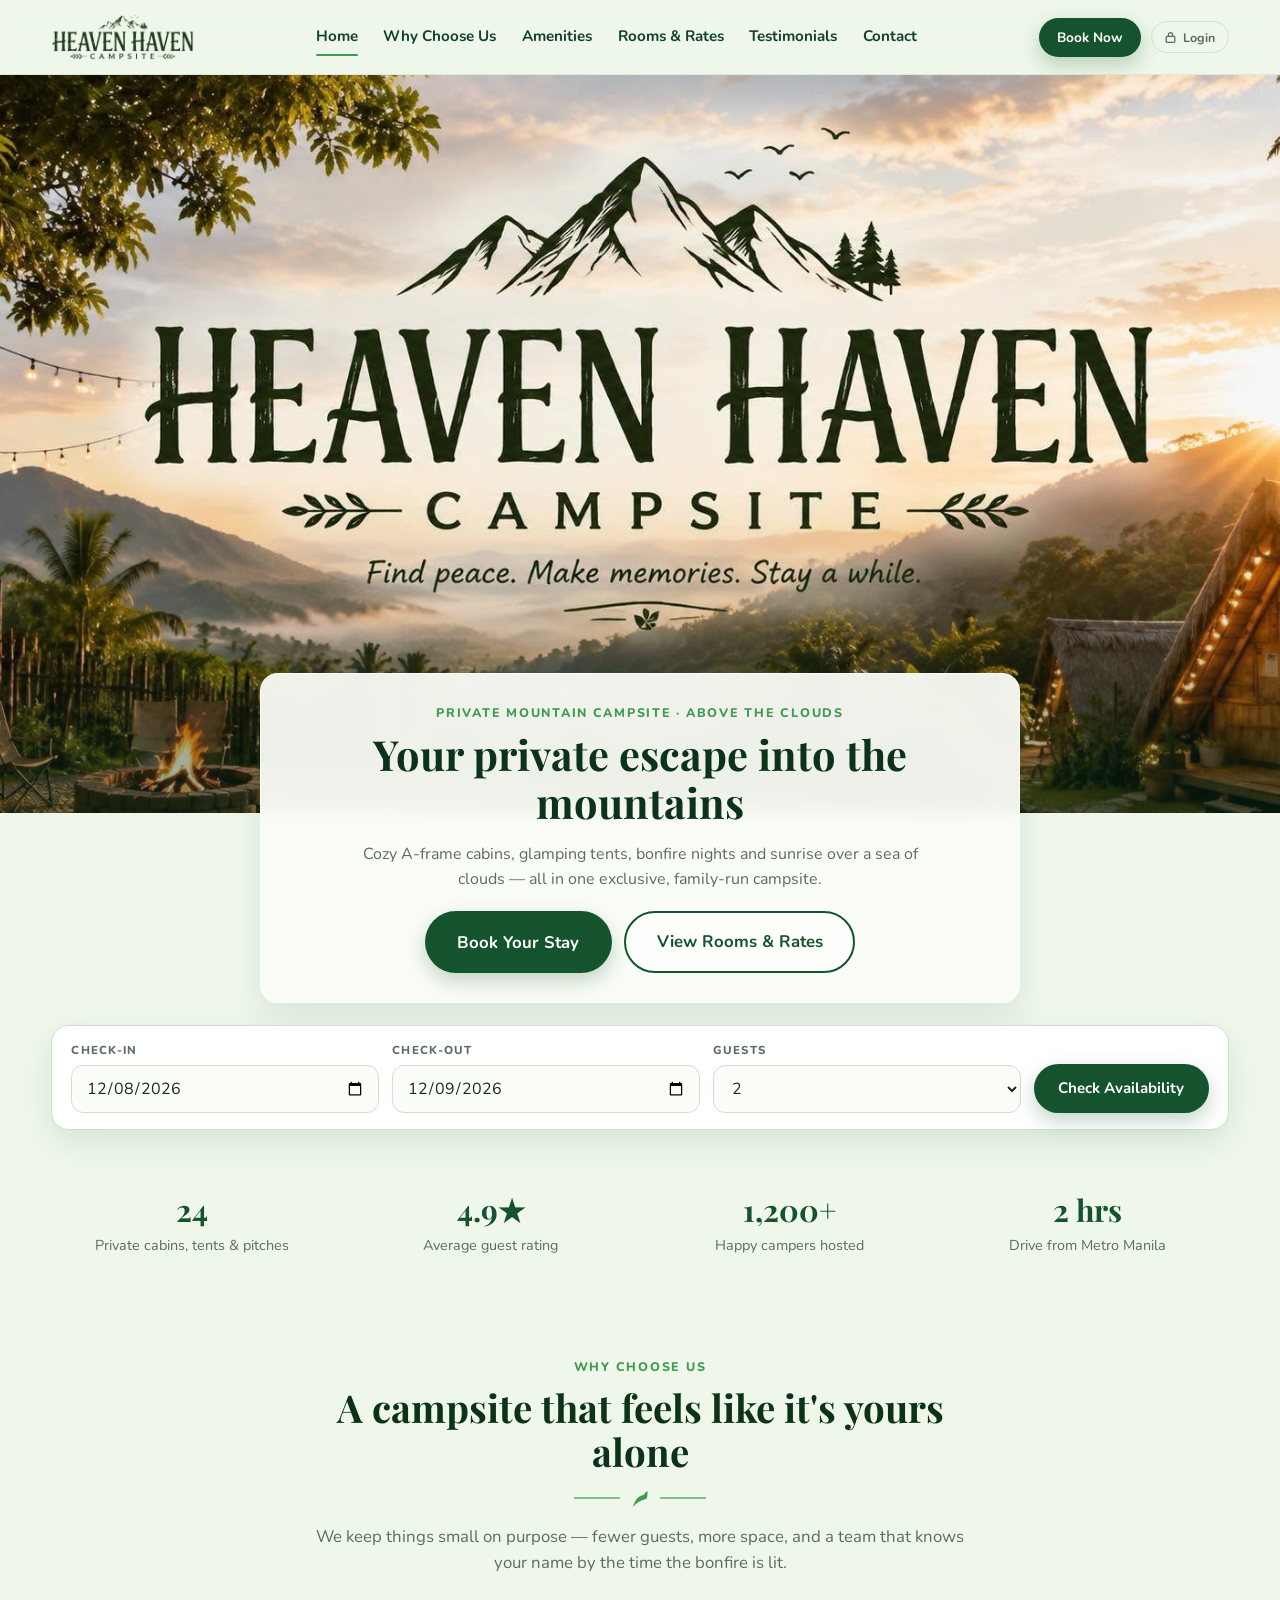
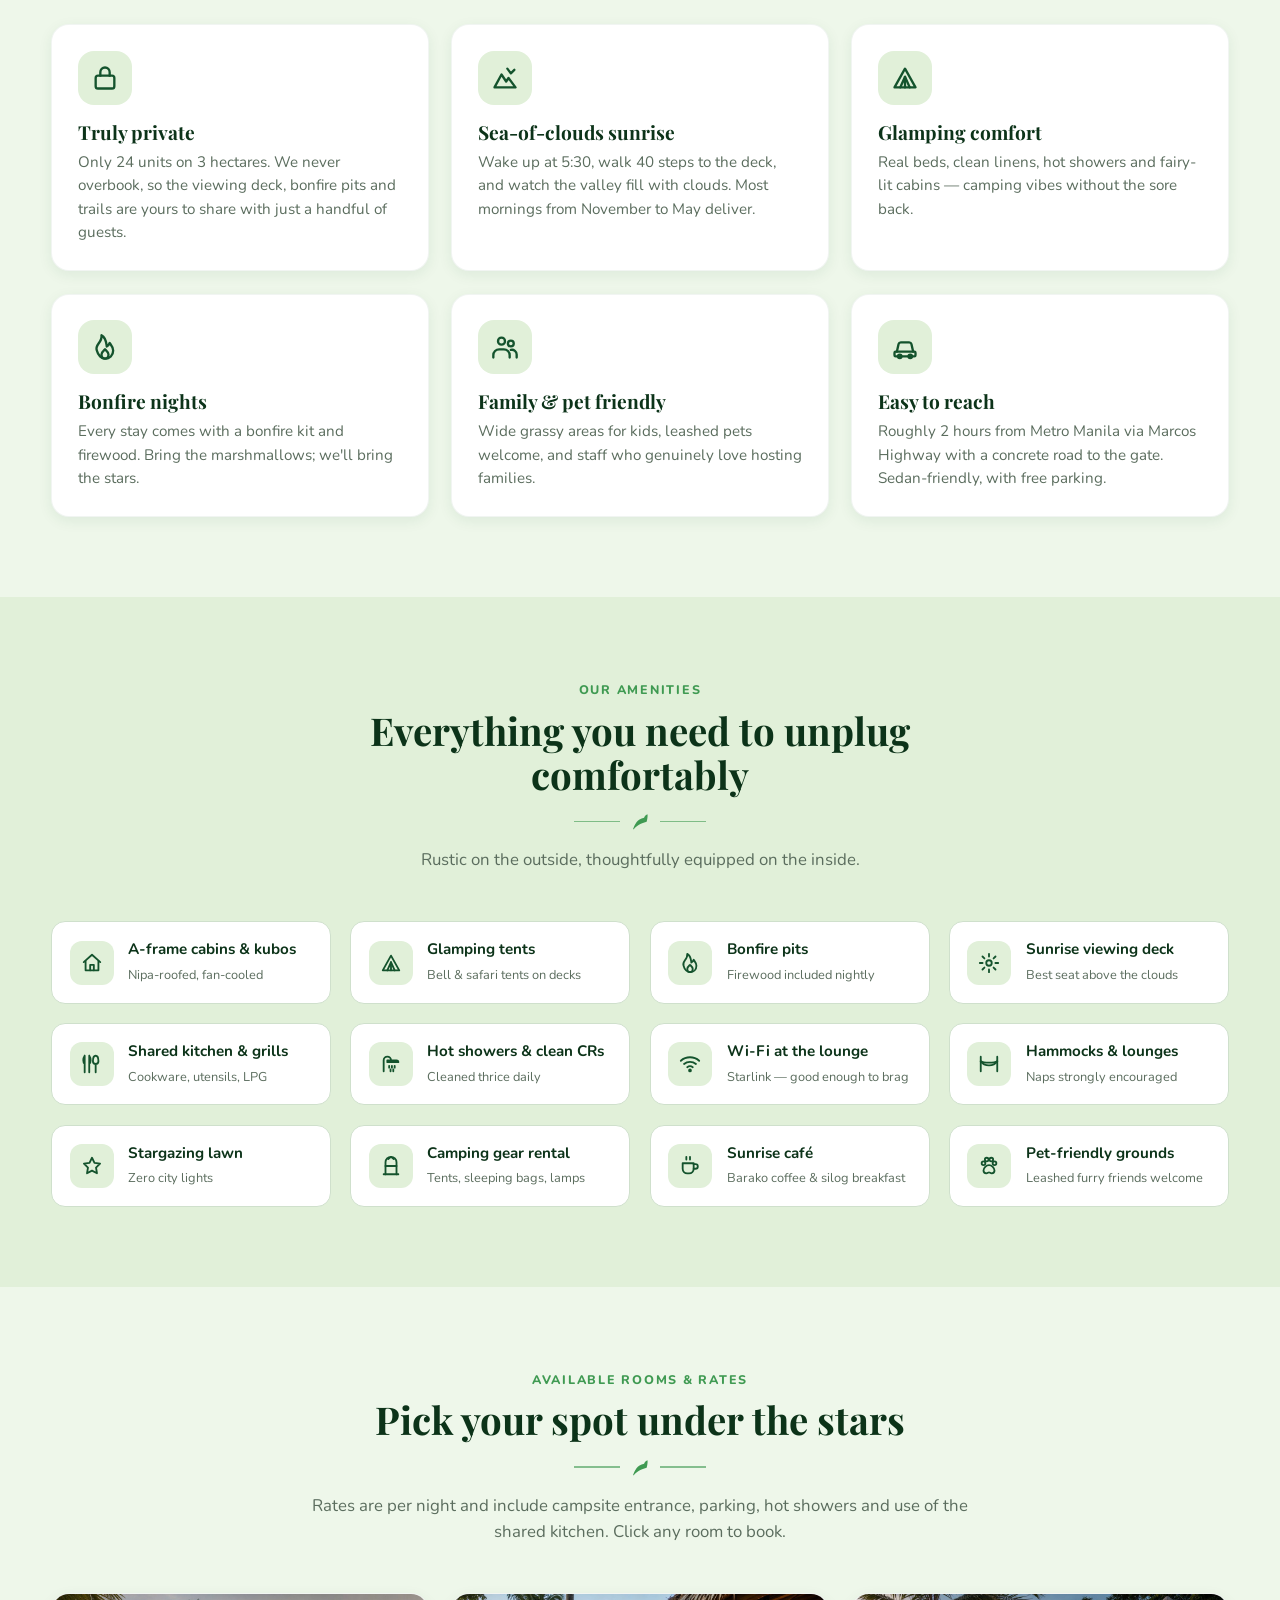
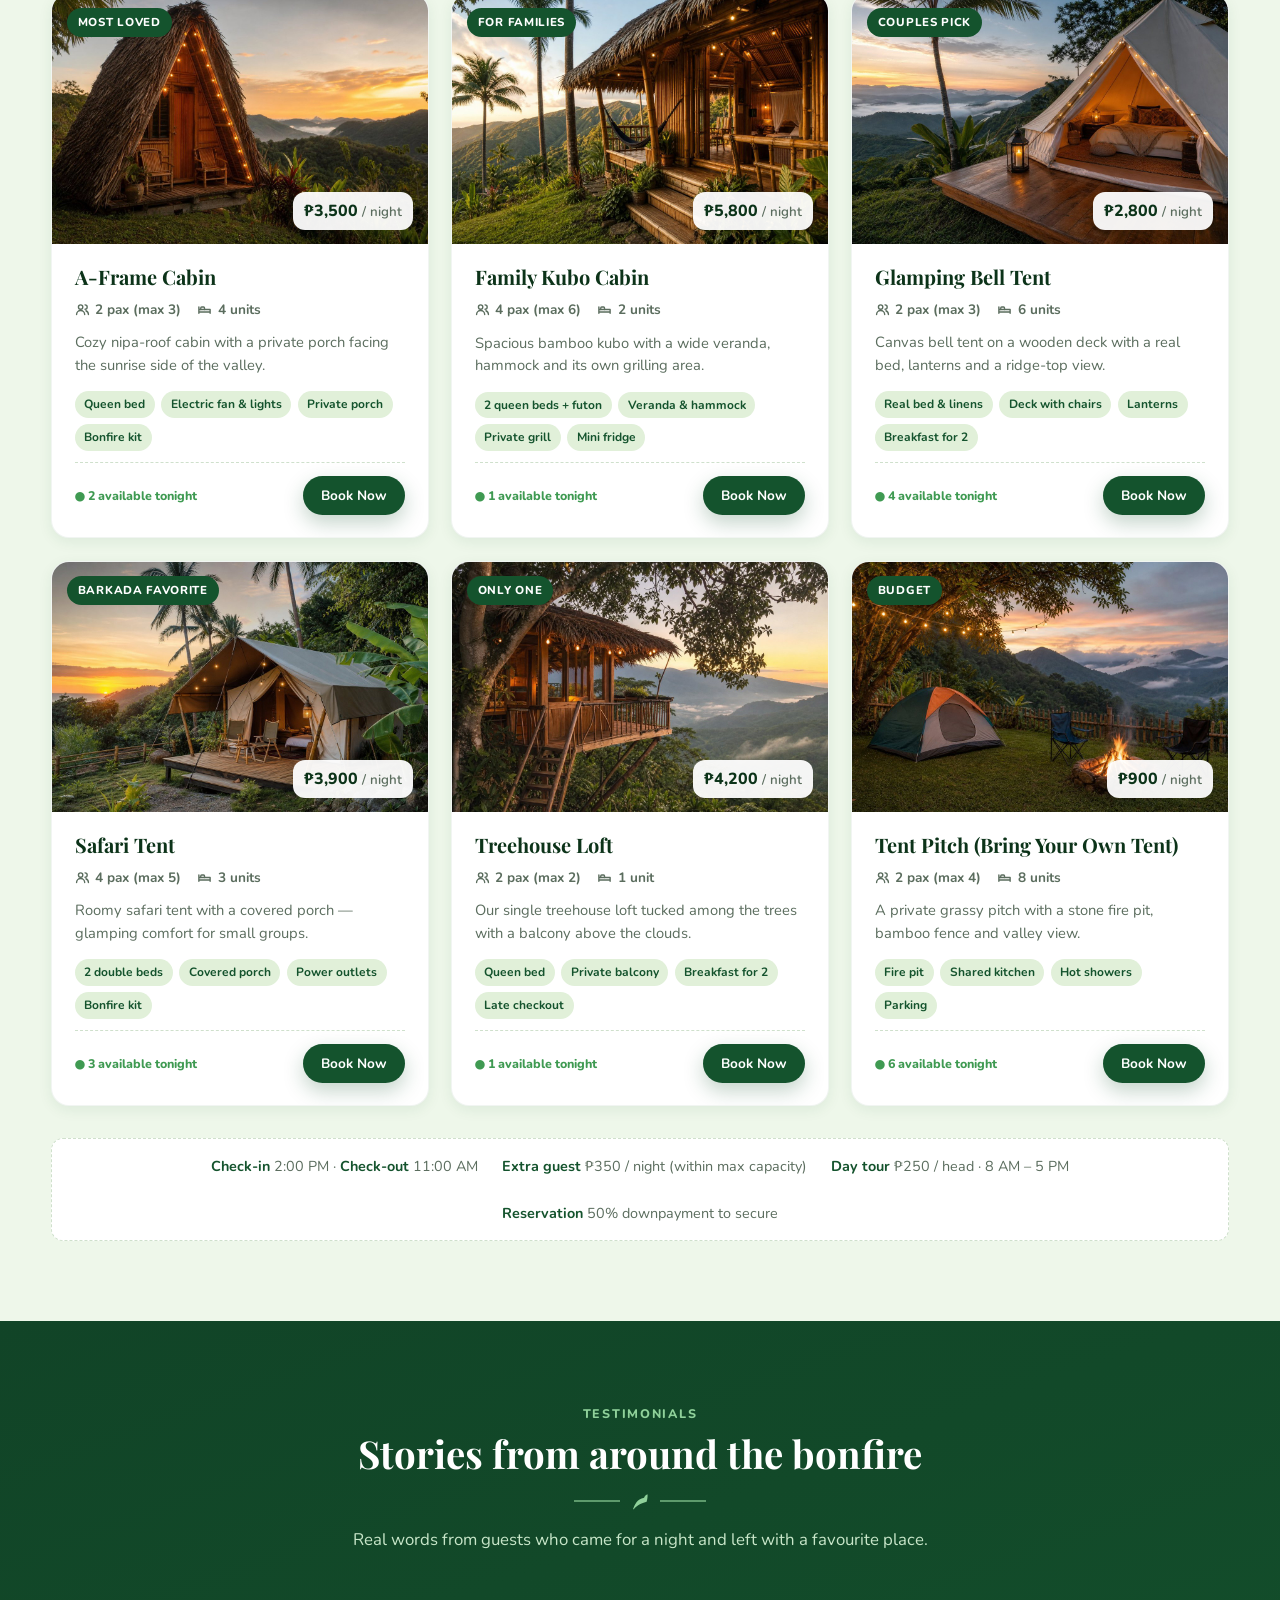
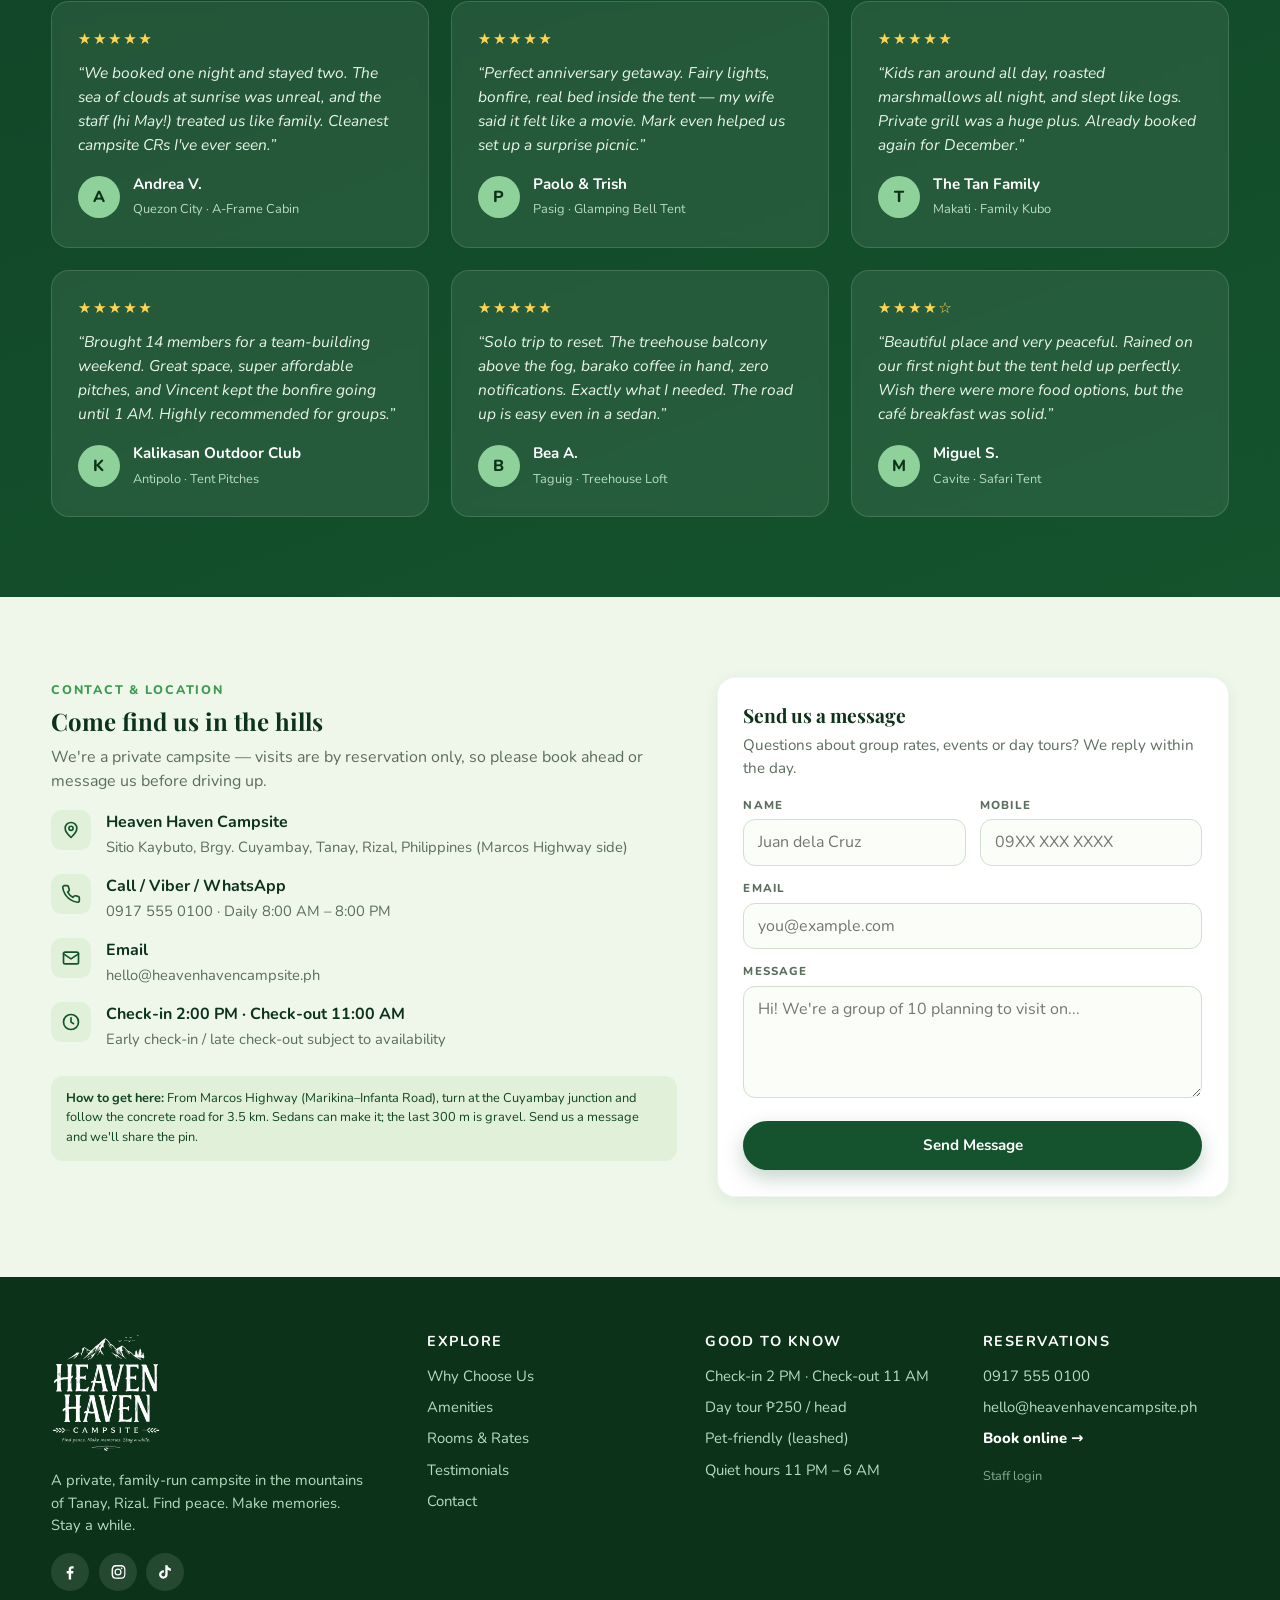
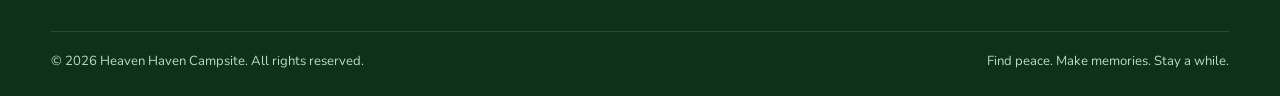
==== index.html @ dc8ef185 "Heaven Haven Campsite website: public site, booking flow with GCash receipt upload, admin/owner dash" ====
<!DOCTYPE html>
<html lang="en">
<head>
  <meta charset="UTF-8">
  <meta name="viewport" content="width=device-width, initial-scale=1.0">
  <title>Heaven Haven Campsite — Private Mountain Campsite · Find peace. Make memories. Stay a while.</title>
  <meta name="description" content="Heaven Haven Campsite is a private mountain campsite with A-frame cabins, glamping tents, bonfire nights and sunrise views above the clouds. Book your stay online.">
  <link rel="icon" type="image/png" href="assets/favicon.png">
  <link rel="preconnect" href="https://fonts.googleapis.com">
  <link href="https://fonts.googleapis.com/css2?family=Playfair+Display:wght@600;700&family=Nunito:wght@400;600;700;800&display=swap" rel="stylesheet">
  <link rel="stylesheet" href="css/styles.css?v=20260923d">
</head>
<body>

  <!-- ===================== NAVIGATION ===================== -->
  <header class="nav">
    <div class="container nav-inner">
      <a class="brand" href="#home" aria-label="Heaven Haven Campsite home">
        <img src="assets/logo-nav.png" alt="Heaven Haven Campsite">
      </a>
      <nav class="nav-links" id="navLinks">
        <a href="#home">Home</a>
        <a href="#why">Why Choose Us</a>
        <a href="#amenities">Amenities</a>
        <a href="#rooms">Rooms &amp; Rates</a>
        <a href="#testimonials">Testimonials</a>
        <a href="#contact">Contact</a>
      </nav>
      <div class="nav-actions">
        <button class="btn btn-primary btn-sm" data-open-booking>Book Now</button>
        <button class="btn-login" id="loginBtn" title="Admin / Owner login">
          <svg viewBox="0 0 24 24" fill="none" stroke="currentColor" stroke-width="2.4" stroke-linecap="round" stroke-linejoin="round"><rect x="4" y="10" width="16" height="11" rx="2"/><path d="M8 10V7a4 4 0 0 1 8 0v3"/></svg>
          Login
        </button>
        <button class="hamburger" id="hamburger" aria-label="Menu">☰</button>
      </div>
    </div>
  </header>

  <!-- ===================== HERO ===================== -->
  <section id="home" class="hero">
    <img class="hero-img" src="assets/hero.jpg" alt="Heaven Haven Campsite at golden hour — cabins, bonfire and a misty mountain valley">
    <div class="hero-overlay"></div>
  </section>
  <div class="container hero-content">
    <div class="hero-card">
      <span class="eyebrow">Private mountain campsite · Above the clouds</span>
      <h1>Your private escape into the mountains</h1>
      <p>Cozy A-frame cabins, glamping tents, bonfire nights and sunrise over a sea of clouds — all in one exclusive, family-run campsite.</p>
      <div class="hero-cta">
        <button class="btn btn-primary btn-lg" data-open-booking>Book Your Stay</button>
        <a class="btn btn-ghost btn-lg" href="#rooms">View Rooms &amp; Rates</a>
      </div>
    </div>
  </div>

  <!-- ===================== QUICK AVAILABILITY ===================== -->
  <div class="container avail-bar">
    <form class="avail-inner" id="availForm">
      <div class="field"><label for="qCheckIn">Check-in</label><input type="date" id="qCheckIn" required></div>
      <div class="field"><label for="qCheckOut">Check-out</label><input type="date" id="qCheckOut" required></div>
      <div class="field"><label for="qPax">Guests</label>
        <select id="qPax"><option>1</option><option selected>2</option><option>3</option><option>4</option><option>5</option><option>6</option></select>
      </div>
      <button class="btn btn-primary" type="submit">Check Availability</button>
    </form>
    <div class="stats reveal">
      <div class="stat"><b>24</b><span>Private cabins, tents &amp; pitches</span></div>
      <div class="stat"><b>4.9★</b><span>Average guest rating</span></div>
      <div class="stat"><b>1,200+</b><span>Happy campers hosted</span></div>
      <div class="stat"><b>2 hrs</b><span>Drive from Metro Manila</span></div>
    </div>
  </div>

  <!-- ===================== WHY CHOOSE US ===================== -->
  <section id="why" class="block">
    <div class="container">
      <div class="section-head reveal">
        <span class="eyebrow">Why Choose Us</span>
        <h2>A campsite that feels like it's yours alone</h2>
        <div class="leaf-divider"><svg viewBox="0 0 24 24" fill="currentColor"><path d="M17 8C8 10 5.9 16.2 3.8 21.3c-.2.5.4.9.8.5C7.5 18.5 12 15 20 13c0 0 1.5-5 1-9-3 1-4 4-4 4z"/></svg></div>
        <p>We keep things small on purpose — fewer guests, more space, and a team that knows your name by the time the bonfire is lit.</p>
      </div>
      <div class="grid-3" id="whyGrid"></div>
    </div>
  </section>

  <!-- ===================== AMENITIES ===================== -->
  <section id="amenities" class="block alt">
    <div class="container">
      <div class="section-head reveal">
        <span class="eyebrow">Our Amenities</span>
        <h2>Everything you need to unplug comfortably</h2>
        <div class="leaf-divider"><svg viewBox="0 0 24 24" fill="currentColor"><path d="M17 8C8 10 5.9 16.2 3.8 21.3c-.2.5.4.9.8.5C7.5 18.5 12 15 20 13c0 0 1.5-5 1-9-3 1-4 4-4 4z"/></svg></div>
        <p>Rustic on the outside, thoughtfully equipped on the inside.</p>
      </div>
      <div class="grid-4" id="amenityGrid"></div>
    </div>
  </section>

  <!-- ===================== ROOMS & RATES ===================== -->
  <section id="rooms" class="block">
    <div class="container">
      <div class="section-head reveal">
        <span class="eyebrow">Available Rooms &amp; Rates</span>
        <h2>Pick your spot under the stars</h2>
        <div class="leaf-divider"><svg viewBox="0 0 24 24" fill="currentColor"><path d="M17 8C8 10 5.9 16.2 3.8 21.3c-.2.5.4.9.8.5C7.5 18.5 12 15 20 13c0 0 1.5-5 1-9-3 1-4 4-4 4z"/></svg></div>
        <p>Rates are per night and include campsite entrance, parking, hot showers and use of the shared kitchen. Click any room to book.</p>
      </div>
      <div class="grid-3" id="roomGrid"></div>
      <div class="rates-note reveal">
        <span><b>Check-in</b> 2:00 PM · <b>Check-out</b> 11:00 AM</span>
        <span><b>Extra guest</b> ₱350 / night (within max capacity)</span>
        <span><b>Day tour</b> ₱250 / head · 8 AM – 5 PM</span>
        <span><b>Reservation</b> 50% downpayment to secure</span>
      </div>
    </div>
  </section>

  <!-- ===================== TESTIMONIALS ===================== -->
  <section id="testimonials" class="block deep">
    <div class="container">
      <div class="section-head reveal">
        <span class="eyebrow" style="color:#8fd19a">Testimonials</span>
        <h2>Stories from around the bonfire</h2>
        <div class="leaf-divider" style="color:#8fd19a"><svg viewBox="0 0 24 24" fill="currentColor"><path d="M17 8C8 10 5.9 16.2 3.8 21.3c-.2.5.4.9.8.5C7.5 18.5 12 15 20 13c0 0 1.5-5 1-9-3 1-4 4-4 4z"/></svg></div>
        <p>Real words from guests who came for a night and left with a favourite place.</p>
      </div>
      <div class="grid-3" id="testiGrid"></div>
    </div>
  </section>

  <!-- ===================== CONTACT ===================== -->
  <section id="contact" class="block">
    <div class="container contact-grid">
      <div class="reveal">
        <span class="eyebrow">Contact &amp; Location</span>
        <h2>Come find us in the hills</h2>
        <p style="color:var(--muted)">We're a private campsite — visits are by reservation only, so please book ahead or message us before driving up.</p>
        <ul class="info-list">
          <li><div class="icon-badge"><svg viewBox="0 0 24 24" fill="none" stroke="currentColor" stroke-width="2" stroke-linecap="round" stroke-linejoin="round"><path d="M12 21s7-6.2 7-11a7 7 0 0 0-14 0c0 4.8 7 11 7 11z"/><circle cx="12" cy="10" r="2.5"/></svg></div>
            <div><b>Heaven Haven Campsite</b><span>Sitio Kaybuto, Brgy. Cuyambay, Tanay, Rizal, Philippines (Marcos Highway side)</span></div></li>
          <li><div class="icon-badge"><svg viewBox="0 0 24 24" fill="none" stroke="currentColor" stroke-width="2" stroke-linecap="round" stroke-linejoin="round"><path d="M22 16.9v3a2 2 0 0 1-2.2 2 19.8 19.8 0 0 1-8.6-3.1 19.5 19.5 0 0 1-6-6A19.8 19.8 0 0 1 2.1 4.2 2 2 0 0 1 4.1 2h3a2 2 0 0 1 2 1.7c.1.9.4 1.8.7 2.7a2 2 0 0 1-.5 2.1L8 9.8a16 16 0 0 0 6.2 6.2l1.3-1.3a2 2 0 0 1 2.1-.5c.9.3 1.8.6 2.7.7a2 2 0 0 1 1.7 2z"/></svg></div>
            <div><b>Call / Viber / WhatsApp</b><span>0917 555 0100 · Daily 8:00 AM – 8:00 PM</span></div></li>
          <li><div class="icon-badge"><svg viewBox="0 0 24 24" fill="none" stroke="currentColor" stroke-width="2" stroke-linecap="round" stroke-linejoin="round"><rect x="3" y="5" width="18" height="14" rx="2"/><path d="m3 7 9 6 9-6"/></svg></div>
            <div><b>Email</b><span>hello@heavenhavencampsite.ph</span></div></li>
          <li><div class="icon-badge"><svg viewBox="0 0 24 24" fill="none" stroke="currentColor" stroke-width="2" stroke-linecap="round" stroke-linejoin="round"><circle cx="12" cy="12" r="9"/><path d="M12 7v5l3 2"/></svg></div>
            <div><b>Check-in 2:00 PM · Check-out 11:00 AM</b><span>Early check-in / late check-out subject to availability</span></div></li>
        </ul>
        <div class="note-box">
          <b>How to get here:</b> From Marcos Highway (Marikina–Infanta Road), turn at the Cuyambay junction and follow the concrete road for 3.5 km. Sedans can make it; the last 300 m is gravel. Send us a message and we'll share the pin.
        </div>
      </div>
      <div class="card reveal" style="cursor:default">
        <h3>Send us a message</h3>
        <p style="margin-bottom:1rem">Questions about group rates, events or day tours? We reply within the day.</p>
        <form id="contactForm" class="form-grid">
          <div class="field"><label>Name</label><input type="text" required placeholder="Juan dela Cruz"></div>
          <div class="field"><label>Mobile</label><input type="tel" required placeholder="09XX XXX XXXX"></div>
          <div class="field full"><label>Email</label><input type="email" placeholder="you@example.com"></div>
          <div class="field full"><label>Message</label><textarea rows="4" required placeholder="Hi! We're a group of 10 planning to visit on..."></textarea></div>
          <div class="full"><button class="btn btn-primary btn-block" type="submit">Send Message</button></div>
        </form>
      </div>
    </div>
  </section>

  <!-- ===================== FOOTER ===================== -->
  <footer>
    <div class="container">
      <div class="foot-grid">
        <div>
          <img src="assets/logo-white.png" alt="Heaven Haven Campsite">
          <p style="max-width:320px;font-size:.92rem">A private, family-run campsite in the mountains of Tanay, Rizal. Find peace. Make memories. Stay a while.</p>
          <div class="socials">
            <a href="#" aria-label="Facebook"><svg viewBox="0 0 24 24"><path d="M13.5 22v-8h2.7l.4-3.2h-3.1V8.8c0-.9.3-1.6 1.6-1.6h1.7V4.4c-.3 0-1.3-.1-2.4-.1-2.4 0-4.1 1.5-4.1 4.2v2.3H7.6V14h2.7v8h3.2z"/></svg></a>
            <a href="#" aria-label="Instagram"><svg viewBox="0 0 24 24"><path d="M12 7.3a4.7 4.7 0 1 0 0 9.4 4.7 4.7 0 0 0 0-9.4zm0 7.7a3 3 0 1 1 0-6 3 3 0 0 1 0 6zm6-7.9a1.1 1.1 0 1 1-2.2 0 1.1 1.1 0 0 1 2.2 0zM21.9 8.2c-.1-1.5-.4-2.8-1.5-3.9S18 2.8 16.5 2.7c-1.5-.1-6-.1-7.5 0-1.5.1-2.8.4-3.9 1.5S3.6 6.7 3.5 8.2c-.1 1.5-.1 6 0 7.5.1 1.5.4 2.8 1.5 3.9s2.4 1.4 3.9 1.5c1.5.1 6 .1 7.5 0 1.5-.1 2.8-.4 3.9-1.5s1.4-2.4 1.5-3.9c.1-1.5.1-6 0-7.5zm-2 9.1a3 3 0 0 1-1.7 1.7c-1.2.5-4 .4-5.3.4s-4.1.1-5.3-.4a3 3 0 0 1-1.7-1.7c-.5-1.2-.4-4-.4-5.3s-.1-4.1.4-5.3A3 3 0 0 1 7.6 5c1.2-.5 4-.4 5.3-.4s4.1-.1 5.3.4a3 3 0 0 1 1.7 1.7c.5 1.2.4 4 .4 5.3s.1 4.1-.4 5.3z"/></svg></a>
            <a href="#" aria-label="TikTok"><svg viewBox="0 0 24 24"><path d="M16.6 5.8A4.3 4.3 0 0 1 15.5 3h-3.1v12.4a2.6 2.6 0 1 1-2.6-2.6c.3 0 .5 0 .8.1V9.7a5.7 5.7 0 1 0 4.9 5.7V9.1a7.3 7.3 0 0 0 4.3 1.4V7.4a4.3 4.3 0 0 1-3.2-1.6z"/></svg></a>
          </div>
        </div>
        <div>
          <h4>Explore</h4>
          <a href="#why">Why Choose Us</a><a href="#amenities">Amenities</a><a href="#rooms">Rooms &amp; Rates</a><a href="#testimonials">Testimonials</a><a href="#contact">Contact</a>
        </div>
        <div>
          <h4>Good to know</h4>
          <a href="#rooms">Check-in 2 PM · Check-out 11 AM</a><a href="#rooms">Day tour ₱250 / head</a><a href="#contact">Pet-friendly (leashed)</a><a href="#contact">Quiet hours 11 PM – 6 AM</a>
        </div>
        <div>
          <h4>Reservations</h4>
          <a href="tel:+639175550100">0917 555 0100</a><a href="mailto:hello@heavenhavencampsite.ph">hello@heavenhavencampsite.ph</a>
          <a href="#" data-open-booking style="font-weight:800;color:#fff">Book online →</a>
          <a href="#" id="footLogin" style="margin-top:1rem;font-size:.8rem;opacity:.7">Staff login</a>
        </div>
      </div>
      <div class="copy"><span>© <span id="year"></span> Heaven Haven Campsite. All rights reserved.</span><span>Find peace. Make memories. Stay a while.</span></div>
    </div>
  </footer>

  <!-- ===================== BOOKING MODAL ===================== -->
  <div class="modal" id="bookingModal" aria-hidden="true">
    <div class="modal-backdrop" data-close></div>
    <div class="modal-panel" role="dialog" aria-modal="true" aria-labelledby="bookingTitle">
      <div class="modal-head">
        <h3 id="bookingTitle">Book your stay</h3>
        <button class="modal-close" data-close aria-label="Close">✕</button>
      </div>
      <div class="modal-body" id="bookingBody"></div>
    </div>
  </div>

  <!-- ===================== LOGIN MODAL ===================== -->
  <div class="modal" id="loginModal" aria-hidden="true">
    <div class="modal-backdrop" data-close></div>
    <div class="modal-panel small" role="dialog" aria-modal="true">
      <div class="modal-head"><h3>Staff Login</h3><button class="modal-close" data-close aria-label="Close">✕</button></div>
      <div class="modal-body">
        <img src="assets/logo.png" alt="" style="height:110px;margin:0 auto 1rem">
        <form id="loginForm" style="display:grid;gap:.9rem">
          <div class="field"><label for="loginUser">Username</label><input id="loginUser" autocomplete="username" required placeholder="admin or owner"></div>
          <div class="field"><label for="loginPass">Password</label><input id="loginPass" type="password" autocomplete="current-password" required placeholder="••••••••"></div>
          <p id="loginError" style="display:none;color:var(--rose);font-size:.85rem;font-weight:700;margin:0">Invalid username or password.</p>
          <button class="btn btn-primary btn-block" type="submit">Sign in</button>
        </form>
        <div class="note-box" style="margin-bottom:0">
          <b>Demo accounts</b><br>Admin: <code>admin</code> / <code>admin123</code><br>Owner: <code>owner</code> / <code>owner123</code>
        </div>
      </div>
    </div>
  </div>

  <div class="toast" id="toast"></div>

  <script src="js/store.js?v=20260923d"></script>
  <script src="js/main.js?v=20260923d"></script>
</body>
</html>
---- css/styles.css ----
/* ==========================================================================
   Heaven Haven Campsite — shared styles
   Palette: light greens with royal-green accents
   ========================================================================== */
:root {
  --royal: #14532d;
  --royal-700: #1b6b3a;
  --royal-800: #114427;
  --royal-900: #0c3319;
  --leaf: #3f9a52;
  --leaf-light: #8fd19a;
  --light: #eef7ea;
  --light-2: #e1f0d9;
  --light-3: #cfe6c4;
  --mint: #c8e6c9;
  --cream: #fbfdf8;
  --ink: #1b2a1e;
  --muted: #5b6d5e;
  --line: #cfe0cc;
  --amber: #d99a06;
  --amber-bg: #fff4d6;
  --rose: #c0392b;
  --rose-bg: #fde3e0;
  --sky: #2b6cb0;
  --sky-bg: #dbeafe;
  --radius: 18px;
  --radius-sm: 12px;
  --shadow: 0 12px 30px rgba(20, 83, 45, 0.10);
  --shadow-sm: 0 4px 14px rgba(20, 83, 45, 0.08);
  --font-head: 'Playfair Display', Georgia, 'Times New Roman', serif;
  --font-body: 'Nunito', system-ui, -apple-system, 'Segoe UI', Roboto, sans-serif;
}
* { box-sizing: border-box; }
html { scroll-behavior: smooth; }
body {
  margin: 0; font-family: var(--font-body); color: var(--ink); background: var(--light);
  line-height: 1.55; -webkit-font-smoothing: antialiased;
}
img { max-width: 100%; display: block; }
a { color: var(--royal); text-decoration: none; }
h1, h2, h3, h4 { font-family: var(--font-head); color: var(--royal-900); margin: 0 0 .4em; line-height: 1.15; font-weight: 700; }
p { margin: 0 0 1em; }
button { font-family: inherit; cursor: pointer; }
input, select, textarea { font-family: inherit; font-size: 1rem; }
.container { width: min(1180px, 92%); margin: 0 auto; }
.sr-only { position: absolute; width: 1px; height: 1px; overflow: hidden; clip: rect(0 0 0 0); }

/* Buttons ------------------------------------------------------------------ */
.btn {
  display: inline-flex; align-items: center; justify-content: center; gap: .5rem;
  padding: .8rem 1.4rem; border-radius: 999px; border: 2px solid transparent;
  font-weight: 700; font-size: .95rem; transition: .2s ease; white-space: nowrap;
}
.btn-primary { background: var(--royal); color: #fff; box-shadow: 0 8px 20px rgba(20, 83, 45, .25); }
.btn-primary:hover { background: var(--royal-700); transform: translateY(-1px); }
.btn-ghost { background: rgba(255,255,255,.7); color: var(--royal); border-color: var(--royal); }
.btn-ghost:hover { background: #fff; }
.btn-soft { background: var(--light-2); color: var(--royal); }
.btn-soft:hover { background: var(--light-3); }
.btn-danger { background: var(--rose-bg); color: var(--rose); }
.btn-sm { padding: .5rem 1rem; font-size: .85rem; }
.btn-lg { padding: 1rem 1.9rem; font-size: 1.05rem; }
.btn-block { width: 100%; }
.btn[disabled] { opacity: .5; cursor: not-allowed; transform: none !important; }

/* Navigation --------------------------------------------------------------- */
.nav {
  position: sticky; top: 0; z-index: 50; backdrop-filter: blur(12px);
  background: rgba(238, 247, 234, .88); border-bottom: 1px solid rgba(20,83,45,.08);
}
.nav-inner { display: flex; align-items: center; justify-content: space-between; gap: 1rem; height: 74px; }
.brand img { height: 46px; width: auto; }
.nav-links { display: flex; gap: 1.6rem; align-items: center; }
.nav-links a { font-weight: 700; color: var(--royal-800); font-size: .95rem; position: relative; padding: .3rem 0; }
.nav-links a::after { content: ''; position: absolute; left: 0; bottom: -2px; width: 0; height: 2px; background: var(--leaf); transition: .25s; border-radius: 2px; }
.nav-links a:hover::after, .nav-links a.active::after { width: 100%; }
.nav-actions { display: flex; align-items: center; gap: .6rem; }
.btn-login {
  display: inline-flex; align-items: center; gap: .35rem; padding: .4rem .8rem; border-radius: 999px;
  border: 1.5px solid var(--line); background: transparent; color: var(--muted); font-size: .78rem; font-weight: 700;
  transition: .2s;
}
.btn-login:hover { border-color: var(--royal); color: var(--royal); background: #fff; }
.btn-login svg { width: 13px; height: 13px; }
.hamburger { display: none; background: none; border: 0; font-size: 1.6rem; color: var(--royal); }

/* Hero --------------------------------------------------------------------- */
.hero { position: relative; height: 82vh; min-height: 480px; max-height: 920px; overflow: hidden; background: var(--light-2); }
.hero-img { position: absolute; inset: 0; width: 100%; height: 100%; object-fit: cover; object-position: center 40%; }
.hero-overlay { position: absolute; inset: 0; background: linear-gradient(to top, rgba(12,51,25,.45) 0%, rgba(12,51,25,.1) 25%, transparent 45%); }
.hero-content { position: relative; z-index: 3; margin-top: -140px; display: flex; justify-content: center; }
.hero-card {
  background: rgba(251, 253, 248, .94); backdrop-filter: blur(10px); border-radius: var(--radius); padding: 1.6rem 2rem 1.8rem;
  max-width: 760px; text-align: center; box-shadow: var(--shadow); border: 1px solid rgba(255,255,255,.8);
}
.eyebrow { display: inline-block; font-size: .78rem; letter-spacing: .14em; text-transform: uppercase; font-weight: 800; color: var(--leaf); margin-bottom: .5rem; }
.hero-card h1 { font-size: clamp(1.7rem, 3.4vw, 2.6rem); }
.hero-card p { color: var(--muted); max-width: 560px; margin: 0 auto 1.2rem; }
.hero-cta { display: flex; gap: .8rem; justify-content: center; flex-wrap: wrap; }

/* Availability bar --------------------------------------------------------- */
.avail-bar { position: relative; z-index: 3; margin-top: 1.4rem; }
.avail-inner {
  background: #fff; border-radius: var(--radius); box-shadow: var(--shadow); padding: 1rem 1.2rem;
  display: grid; grid-template-columns: 1fr 1fr 1fr auto; gap: .8rem; align-items: end; border: 1px solid var(--line);
}
.field label { display: block; font-size: .72rem; text-transform: uppercase; letter-spacing: .1em; font-weight: 800; color: var(--muted); margin-bottom: .3rem; }
.field { min-width: 0; }
.field input, .field select, .field textarea {
  width: 100%; min-width: 0; padding: .7rem .85rem; border: 1.5px solid var(--line); border-radius: var(--radius-sm); background: var(--cream); color: var(--ink);
  outline: none; transition: .2s;
}
.field input:focus, .field select:focus, .field textarea:focus { border-color: var(--leaf); box-shadow: 0 0 0 3px rgba(63,154,82,.15); }

/* Stats strip -------------------------------------------------------------- */
.stats { display: grid; grid-template-columns: repeat(4, 1fr); gap: 1rem; margin: 2.5rem auto 0; }
.stat { text-align: center; padding: 1rem; }
.stat b { display: block; font-family: var(--font-head); font-size: 1.9rem; color: var(--royal); }
.stat span { color: var(--muted); font-size: .9rem; }

/* Sections ----------------------------------------------------------------- */
section.block { padding: 5rem 0; }
section.block.alt { background: var(--light-2); }
section.block.deep { background: linear-gradient(160deg, var(--royal-800), var(--royal)); color: #e8f5e9; }
section.block.deep h2, section.block.deep h3 { color: #fff; }
.section-head { text-align: center; max-width: 680px; margin: 0 auto 3rem; }
.section-head h2 { font-size: clamp(1.8rem, 3vw, 2.5rem); }
.section-head p { color: var(--muted); font-size: 1.05rem; }
.deep .section-head p { color: #c8e6c9; }
.leaf-divider { display: flex; align-items: center; justify-content: center; gap: .6rem; margin: .4rem auto 1rem; color: var(--leaf); }
.leaf-divider::before, .leaf-divider::after { content: ''; width: 46px; height: 1.5px; background: currentColor; opacity: .6; }
.leaf-divider svg { width: 20px; height: 20px; }

/* Cards / grids */
.grid-3 { display: grid; grid-template-columns: repeat(3, 1fr); gap: 1.4rem; }
.grid-4 { display: grid; grid-template-columns: repeat(4, 1fr); gap: 1.2rem; }
.card { background: #fff; border-radius: var(--radius); padding: 1.6rem; box-shadow: var(--shadow-sm); border: 1px solid rgba(20,83,45,.06); transition: .25s; }
.card:hover { transform: translateY(-4px); box-shadow: var(--shadow); }
.icon-badge { width: 54px; height: 54px; border-radius: 16px; background: var(--light-2); display: grid; place-items: center; color: var(--royal); margin-bottom: 1rem; }
.icon-badge svg { width: 28px; height: 28px; }
.card h3 { font-size: 1.2rem; }
.card p { color: var(--muted); margin: 0; font-size: .95rem; }

/* Amenities */
.amenity { display: flex; align-items: center; gap: .9rem; background: #fff; padding: 1rem 1.1rem; border-radius: 14px; border: 1px solid var(--line); }
.amenity .icon-badge { width: 44px; height: 44px; margin: 0; border-radius: 12px; flex-shrink: 0; }
.amenity .icon-badge svg { width: 22px; height: 22px; }
.amenity b { display: block; font-size: .95rem; color: var(--royal-900); }
.amenity span { font-size: .8rem; color: var(--muted); }

/* Rooms */
.room-card { background: #fff; border-radius: var(--radius); overflow: hidden; box-shadow: var(--shadow-sm); border: 1px solid rgba(20,83,45,.06); display: flex; flex-direction: column; transition: .25s; cursor: pointer; }
.room-card:hover { transform: translateY(-5px); box-shadow: var(--shadow); }
.room-media { position: relative; aspect-ratio: 3/2; overflow: hidden; }
.room-media img { width: 100%; height: 100%; object-fit: cover; transition: .6s; }
.room-card:hover .room-media img { transform: scale(1.05); }
.room-badge { position: absolute; top: .9rem; left: .9rem; background: var(--royal); color: #fff; font-size: .72rem; font-weight: 800; letter-spacing: .06em; text-transform: uppercase; padding: .35rem .7rem; border-radius: 999px; }
.room-rate { position: absolute; bottom: .9rem; right: .9rem; background: rgba(255,255,255,.94); color: var(--royal-900); border-radius: 12px; padding: .4rem .7rem; font-weight: 800; box-shadow: var(--shadow-sm); }
.room-rate small { font-weight: 600; color: var(--muted); }
.room-body { padding: 1.3rem 1.4rem 1.4rem; display: flex; flex-direction: column; gap: .7rem; flex: 1; }
.room-body h3 { font-size: 1.25rem; margin: 0; }
.room-meta { display: flex; gap: 1rem; flex-wrap: wrap; font-size: .85rem; color: var(--muted); font-weight: 700; }
.room-meta span { display: inline-flex; align-items: center; gap: .35rem; }
.room-meta svg { width: 15px; height: 15px; }
.room-body p { color: var(--muted); font-size: .92rem; margin: 0; }
.incl { display: flex; flex-wrap: wrap; gap: .4rem; margin-top: .2rem; }
.incl span { font-size: .75rem; background: var(--light-2); color: var(--royal); padding: .25rem .6rem; border-radius: 999px; font-weight: 700; }
.room-foot { margin-top: auto; display: flex; align-items: center; justify-content: space-between; padding-top: .8rem; border-top: 1px dashed var(--line); }
.avail-pill { font-size: .78rem; font-weight: 800; color: var(--leaf); }
.avail-pill.none { color: var(--rose); }
.rates-note { margin: 2rem auto 0; background: #fff; border: 1px dashed var(--line); border-radius: var(--radius-sm); padding: 1rem 1.3rem; color: var(--muted); font-size: .9rem; display: flex; gap: 1.5rem; flex-wrap: wrap; justify-content: center; }
.rates-note b { color: var(--royal); }

/* Testimonials */
.testi { background: rgba(255,255,255,.08); border: 1px solid rgba(255,255,255,.14); border-radius: var(--radius); padding: 1.6rem; backdrop-filter: blur(4px); }
.stars { color: #ffd54f; letter-spacing: .1em; font-size: .95rem; margin-bottom: .6rem; }
.testi p { color: #eaf5ea; font-size: .97rem; font-style: italic; }
.testi-who { display: flex; align-items: center; gap: .8rem; margin-top: 1rem; }
.avatar { width: 42px; height: 42px; border-radius: 50%; display: grid; place-items: center; font-weight: 800; color: var(--royal-900); background: var(--leaf-light); flex-shrink: 0; }
.testi-who b { display: block; color: #fff; font-size: .95rem; }
.testi-who span { font-size: .8rem; color: #b9dcc0; }

/* Contact */
.contact-grid { display: grid; grid-template-columns: 1.1fr .9fr; gap: 2.5rem; align-items: start; }
.info-list { list-style: none; padding: 0; margin: 0 0 1.5rem; display: grid; gap: .9rem; }
.info-list li { display: flex; gap: .9rem; align-items: flex-start; }
.info-list .icon-badge { width: 40px; height: 40px; margin: 0; border-radius: 11px; flex-shrink: 0; }
.info-list .icon-badge svg { width: 20px; height: 20px; }
.info-list b { display: block; color: var(--royal-900); }
.info-list span { color: var(--muted); font-size: .92rem; }
.form-grid { display: grid; grid-template-columns: 1fr 1fr; gap: .9rem; }
.form-grid .full { grid-column: 1 / -1; }

/* Footer */
footer { background: var(--royal-900); color: #b9dcc0; padding: 3.5rem 0 1.5rem; }
.foot-grid { display: grid; grid-template-columns: 1.4fr 1fr 1fr 1fr; gap: 2rem; align-items: start; }
.foot-grid img { height: 120px; width: auto; margin-bottom: 1rem; }
.foot-grid h4 { color: #fff; font-family: var(--font-body); font-size: .9rem; letter-spacing: .1em; text-transform: uppercase; margin-bottom: 1rem; }
.foot-grid a { color: #b9dcc0; display: block; margin-bottom: .5rem; font-size: .93rem; }
.foot-grid a:hover { color: #fff; }
.socials { display: flex; gap: .6rem; margin-top: 1rem; }
.socials a { width: 38px; height: 38px; border-radius: 50%; background: rgba(255,255,255,.1); display: grid; place-items: center; margin: 0; }
.socials svg { width: 18px; height: 18px; fill: #fff; }
.copy { border-top: 1px solid rgba(255,255,255,.12); margin-top: 2.5rem; padding-top: 1.2rem; display: flex; justify-content: space-between; font-size: .82rem; flex-wrap: wrap; gap: .5rem; }

/* Modal -------------------------------------------------------------------- */
.modal { position: fixed; inset: 0; z-index: 100; display: none; align-items: center; justify-content: center; padding: 1rem; }
.modal.open { display: flex; }
.modal-backdrop { position: absolute; inset: 0; background: rgba(12,51,25,.55); backdrop-filter: blur(4px); }
.modal-panel {
  position: relative; background: var(--cream); border-radius: 22px; width: min(1040px, 100%); max-height: 92vh; overflow: auto;
  box-shadow: 0 30px 80px rgba(0,0,0,.35); animation: pop .25s ease;
}
.modal-panel.small { width: min(440px, 100%); }
@keyframes pop { from { transform: translateY(14px) scale(.98); opacity: 0; } to { transform: none; opacity: 1; } }
.modal-head { display: flex; justify-content: space-between; align-items: center; padding: 1.2rem 1.6rem; border-bottom: 1px solid var(--line); position: sticky; top: 0; background: var(--cream); z-index: 2; }
.modal-head h3 { margin: 0; font-size: 1.35rem; }
.modal-close { background: var(--light-2); border: 0; width: 36px; height: 36px; border-radius: 50%; font-size: 1.2rem; color: var(--royal); }
.modal-body { padding: 1.4rem 1.6rem 1.8rem; }
.booking-layout { display: grid; grid-template-columns: 1.5fr 1fr; gap: 1.6rem; }
.step { margin-bottom: 1.6rem; }
.step-title { display: flex; align-items: center; gap: .7rem; margin-bottom: .8rem; }
.step-num { width: 28px; height: 28px; border-radius: 50%; background: var(--royal); color: #fff; font-weight: 800; font-size: .85rem; display: grid; place-items: center; }
.step-title h4 { margin: 0; font-family: var(--font-body); font-size: 1rem; color: var(--royal-900); }
.room-pick { display: grid; gap: .6rem; }
.pick {
  display: grid; grid-template-columns: 64px 1fr auto; gap: .8rem; align-items: center; padding: .6rem; border-radius: 14px; border: 2px solid var(--line);
  background: #fff; cursor: pointer; transition: .2s;
}
.pick:hover { border-color: var(--leaf-light); }
.pick.selected { border-color: var(--royal); background: var(--light-2); }
.pick.unavail { opacity: .5; cursor: not-allowed; }
.pick img { width: 64px; height: 48px; object-fit: cover; border-radius: 8px; }
.pick b { display: block; font-size: .95rem; color: var(--royal-900); }
.pick small { color: var(--muted); }
.pick .price { font-weight: 800; color: var(--royal); text-align: right; }
.pick .price small { display: block; font-weight: 600; }

/* Calendar */
.cal-wrap { background: #fff; border: 1.5px solid var(--line); border-radius: 16px; padding: 1rem; }
.cal-nav { display: flex; justify-content: space-between; align-items: center; margin-bottom: .6rem; }
.cal-nav button { background: var(--light-2); border: 0; width: 34px; height: 34px; border-radius: 50%; color: var(--royal); font-size: 1rem; }
.cal-months { display: grid; grid-template-columns: 1fr 1fr; gap: 1.2rem; }
.cal-month h5 { margin: 0 0 .5rem; text-align: center; font-family: var(--font-body); color: var(--royal-900); font-size: .95rem; }
.cal-grid { display: grid; grid-template-columns: repeat(7, 1fr); gap: 2px; }
.cal-grid .dow { text-align: center; font-size: .7rem; font-weight: 800; color: var(--muted); padding: .3rem 0; }
.day { aspect-ratio: 1; display: grid; place-items: center; border-radius: 10px; font-size: .85rem; font-weight: 700; color: var(--ink); cursor: pointer; position: relative; border: 0; background: transparent; }
.day:hover:not(.off):not(.blank) { background: var(--light-2); }
.day.blank { cursor: default; }
.day.off { color: #b8c4b9; cursor: not-allowed; text-decoration: line-through; }
.day.booked { color: #c9a0a0; cursor: not-allowed; background: repeating-linear-gradient(45deg, #fff, #fff 3px, #fdecea 3px, #fdecea 6px); }
.day.today { outline: 2px dashed var(--leaf-light); outline-offset: -2px; }
.day.in-range { background: var(--light-2); border-radius: 0; }
.day.start, .day.end { background: var(--royal); color: #fff; }
.day.start { border-radius: 10px 0 0 10px; }
.day.end { border-radius: 0 10px 10px 0; }
.day.start.end { border-radius: 10px; }
.cal-legend { display: flex; gap: 1rem; font-size: .75rem; color: var(--muted); margin-top: .6rem; flex-wrap: wrap; }
.cal-legend i { display: inline-block; width: 12px; height: 12px; border-radius: 3px; vertical-align: -2px; margin-right: .3rem; }
.date-fields { display: grid; grid-template-columns: 1fr 1fr; gap: .8rem; margin-bottom: .8rem; }
.date-fields .field div { padding: .7rem .85rem; border: 1.5px solid var(--line); border-radius: var(--radius-sm); background: var(--cream); font-weight: 700; color: var(--royal-900); min-height: 44px; }

/* Steppers */
.pax { display: grid; grid-template-columns: 1fr 1fr; gap: .8rem; }
.stepper { display: flex; align-items: center; justify-content: space-between; background: #fff; border: 1.5px solid var(--line); border-radius: 14px; padding: .6rem .8rem; }
.stepper b { display: block; font-size: .95rem; color: var(--royal-900); }
.stepper small { color: var(--muted); }
.stepper-ctl { display: flex; align-items: center; gap: .6rem; }
.stepper-ctl button { width: 32px; height: 32px; border-radius: 50%; border: 0; background: var(--light-2); color: var(--royal); font-size: 1.1rem; font-weight: 800; }
.stepper-ctl button:disabled { opacity: .35; cursor: not-allowed; }
.stepper-ctl output { min-width: 22px; text-align: center; font-weight: 800; }
.hint { font-size: .8rem; color: var(--muted); margin-top: .5rem; }

/* Summary */
.summary { position: sticky; top: 0; background: #fff; border: 1.5px solid var(--line); border-radius: 18px; padding: 1.2rem; }
.summary img { width: 100%; aspect-ratio: 16/9; object-fit: cover; border-radius: 12px; margin-bottom: .9rem; }
.summary h4 { margin: 0 0 .2rem; font-size: 1.15rem; }
.summary .sub { color: var(--muted); font-size: .85rem; margin-bottom: .9rem; }
.sum-row { display: flex; justify-content: space-between; font-size: .92rem; padding: .35rem 0; color: var(--ink); }
.sum-row.total { border-top: 1.5px solid var(--line); margin-top: .5rem; padding-top: .7rem; font-weight: 800; font-size: 1.05rem; color: var(--royal-900); }
.sum-row .muted { color: var(--muted); }
.note-box { background: var(--light-2); border-radius: 12px; padding: .8rem .9rem; font-size: .8rem; color: var(--royal-800); margin: .9rem 0; }
.confirm { text-align: center; padding: 2rem 1rem; }
.confirm .check { width: 84px; height: 84px; border-radius: 50%; background: var(--light-2); display: grid; place-items: center; margin: 0 auto 1rem; color: var(--royal); }
.confirm .check svg { width: 44px; height: 44px; }
.confirm .ref { font-family: var(--font-head); font-size: 1.6rem; color: var(--royal); letter-spacing: .05em; }
.confirm-details { text-align: left; max-width: 460px; margin: 1.2rem auto; background: #fff; border-radius: 14px; border: 1.5px solid var(--line); padding: 1rem 1.2rem; }

/* Payment section (booking confirmation) ---------------------------------- */
.pay-section { text-align: left; max-width: 860px; margin: 1.4rem auto 1.2rem; background: #fff; border: 1.5px solid var(--line); border-radius: 20px; overflow: hidden; box-shadow: var(--shadow-sm); }
.pay-head { display: flex; justify-content: space-between; align-items: center; gap: 1rem; padding: 1rem 1.4rem; background: var(--light-2); border-bottom: 1px solid var(--line); flex-wrap: wrap; }
.pay-head > div:first-child { flex: 1 1 360px; min-width: 0; }
.pay-due { flex: 0 0 auto; margin-left: auto; }
.pay-head h4 { margin: 0; font-size: 1.15rem; }
.pay-head p { margin: 0; color: var(--muted); font-size: .85rem; }
.pay-due { text-align: right; }
.pay-due small { display: block; font-size: .72rem; text-transform: uppercase; letter-spacing: .1em; font-weight: 800; color: var(--muted); }
.pay-due b { font-family: var(--font-head); font-size: 1.7rem; color: var(--royal); line-height: 1.1; }
.pay-body { display: grid; grid-template-columns: 300px minmax(0, 1fr); gap: 1.4rem; padding: 1.4rem; }
.pay-body > * { min-width: 0; }
/* GCash QR card */
.gcash-card { background: #007dfe; border-radius: 18px; padding: 1rem; color: #fff; text-align: center; box-shadow: 0 12px 28px rgba(0,125,254,.28); }
.gcash-brand { display: flex; align-items: center; justify-content: center; gap: .5rem; font-weight: 800; font-size: 1.35rem; letter-spacing: -.01em; margin-bottom: .7rem; }
.gcash-brand i { width: 30px; height: 30px; border-radius: 50%; background: #fff; display: inline-grid; place-items: center; }
.gcash-brand i svg { width: 18px; height: 18px; }
.gcash-qr { background: #fff; border-radius: 14px; padding: .6rem; }
.gcash-qr img { width: 100%; aspect-ratio: 1; display: block; }
.gcash-meta { margin-top: .8rem; font-size: .8rem; line-height: 1.4; }
.gcash-meta b { display: block; font-size: 1rem; letter-spacing: .04em; }
.gcash-meta .num { font-size: 1.15rem; font-weight: 800; letter-spacing: .06em; }
.gcash-meta small { display: block; opacity: .85; margin-top: .3rem; font-size: .72rem; }
.gcash-badge { display: inline-block; margin-top: .6rem; background: rgba(255,255,255,.18); border-radius: 999px; padding: .25rem .7rem; font-size: .7rem; font-weight: 800; letter-spacing: .08em; text-transform: uppercase; }
/* Steps + upload */
.pay-steps { list-style: none; padding: 0; margin: 0 0 1rem; display: grid; gap: .5rem; }
.pay-steps li { display: flex; gap: .7rem; align-items: flex-start; font-size: .9rem; color: var(--ink); }
.pay-steps li span { flex-shrink: 0; width: 24px; height: 24px; border-radius: 50%; background: #007dfe; color: #fff; font-size: .75rem; font-weight: 800; display: grid; place-items: center; margin-top: .05rem; }
.pay-alt { display: flex; gap: .6rem; flex-wrap: wrap; margin-bottom: 1rem; }
.pay-alt span { font-size: .75rem; background: var(--light-2); color: var(--royal-800); padding: .35rem .7rem; border-radius: 999px; font-weight: 700; }
.upload-zone { display: block; border: 2px dashed #9cc7ff; background: #f3f8ff; border-radius: 16px; padding: 1.2rem; text-align: center; cursor: pointer; transition: .2s; position: relative; }
.upload-zone:hover, .upload-zone.drag { background: #e6f1ff; border-color: #007dfe; }
.upload-zone input { position: absolute; inset: 0; opacity: 0; cursor: pointer; width: 100%; height: 100%; }
.upload-zone svg { width: 34px; height: 34px; color: #007dfe; margin-bottom: .3rem; }
.upload-zone b { display: block; color: #0b2a4a; font-size: 1rem; }
.upload-zone small { display: block; margin-top: .2rem; }
.upload-zone small { color: var(--muted); }
.upload-preview { display: grid; grid-template-columns: 96px minmax(0, 1fr); gap: .9rem; align-items: center; background: #fff; border: 1.5px solid #9cc7ff; border-radius: 16px; padding: .8rem; }
.upload-preview > div { min-width: 0; }
.upload-preview img, .upload-pdf { width: 96px; height: 96px; object-fit: cover; border-radius: 10px; border: 1px solid var(--line); }
.upload-pdf { background: var(--light-2); display: grid; place-items: center; font-weight: 800; color: var(--royal); }
.upload-preview b { display: block; color: #0b2a4a; word-break: break-all; }
.upload-preview small { color: var(--muted); }
.upload-preview button { margin-top: .3rem; white-space: normal; }
.pay-fields { display: grid; grid-template-columns: 1fr 1fr; gap: .8rem; margin: .9rem 0; align-items: end; }
.pay-submit { display: flex; gap: .8rem; align-items: center; flex-wrap: wrap; }
.btn-gcash { background: #007dfe; color: #fff; box-shadow: 0 8px 20px rgba(0,125,254,.3); }
.btn-gcash:hover { background: #0068d6; }
.pay-done { background: #e3f4e4; border: 1.5px solid #9ed3a6; border-radius: 16px; padding: 1rem 1.2rem; display: flex; gap: .9rem; align-items: center; }
.pay-done .ok { width: 42px; height: 42px; border-radius: 50%; background: var(--royal); color: #fff; display: grid; place-items: center; flex-shrink: 0; }
.pay-done .ok svg { width: 22px; height: 22px; }
.pay-done b { display: block; color: var(--royal-900); }
.pay-done small { color: var(--muted); }
@media (max-width: 760px) {
  .confirm { padding: 1.4rem 0; }
  .pay-section { margin-left: -.6rem; margin-right: -.6rem; border-radius: 16px; }
  .pay-head { padding: .9rem 1rem; }
  .pay-body { grid-template-columns: 1fr; padding: 1rem; gap: 1.1rem; }
  .pay-fields { grid-template-columns: 1fr; }
  .gcash-card { max-width: 320px; margin: 0 auto; }
  .upload-preview { grid-template-columns: 64px minmax(0, 1fr); gap: .7rem; padding: .7rem; }
  .upload-preview img, .upload-pdf { width: 64px; height: 64px; }
  .upload-preview button { padding: .35rem .7rem; font-size: .75rem; }
}

/* Toast */
.toast { position: fixed; bottom: 1.4rem; left: 50%; transform: translateX(-50%) translateY(20px); background: var(--royal-900); color: #fff; padding: .8rem 1.3rem; border-radius: 999px; font-weight: 700; opacity: 0; transition: .3s; z-index: 200; pointer-events: none; box-shadow: var(--shadow); font-size: .9rem; }
.toast.show { opacity: 1; transform: translateX(-50%) translateY(0); }

/* Reveal animation */
.reveal { opacity: 0; transform: translateY(18px); transition: .6s ease; }
.reveal.in { opacity: 1; transform: none; }

/* Responsive ---------------------------------------------------------------- */
@media (max-width: 1000px) {
  .grid-3 { grid-template-columns: repeat(2, 1fr); }
  .grid-4 { grid-template-columns: repeat(2, 1fr); }
  .foot-grid { grid-template-columns: 1fr 1fr; }
  .contact-grid { grid-template-columns: 1fr; }
  .booking-layout { grid-template-columns: 1fr; }
  .summary { position: static; }
}
@media (max-width: 760px) {
  .nav-links { display: none; position: absolute; top: 74px; left: 0; right: 0; background: var(--cream); flex-direction: column; padding: 1rem 4%; gap: .2rem; border-bottom: 1px solid var(--line); box-shadow: var(--shadow); }
  .nav-links.open { display: flex; }
  .nav-links a { padding: .7rem 0; width: 100%; border-bottom: 1px solid var(--light-2); }
  .hamburger { display: block; }
  .nav-actions .btn-primary { display: none; }
  .brand img { height: 38px; }
  .hero { height: auto; min-height: 0; }
  .hero-img { position: relative; height: auto; aspect-ratio: 1942/809; object-fit: cover; }
  .hero-overlay { display: none; }
  .hero-content { margin-top: 1.2rem; }
  .hero-card { box-shadow: none; background: transparent; border: 0; padding: 0 .5rem; backdrop-filter: none; }
  .avail-inner { grid-template-columns: 1fr 1fr; }
  .avail-inner .field:nth-child(3), .avail-inner .btn { grid-column: 1 / -1; }
  .avail-inner input[type=date] { font-size: .9rem; padding-left: .6rem; padding-right: .4rem; }
  .stats { grid-template-columns: 1fr 1fr; }
  .grid-3, .grid-4 { grid-template-columns: 1fr; }
  section.block { padding: 3.5rem 0; }
  .cal-months { grid-template-columns: 1fr; }
  .cal-month:nth-child(2) { display: none; }
  .form-grid { grid-template-columns: 1fr; }
  .foot-grid { grid-template-columns: 1fr; }
  .pax { grid-template-columns: 1fr; }
}
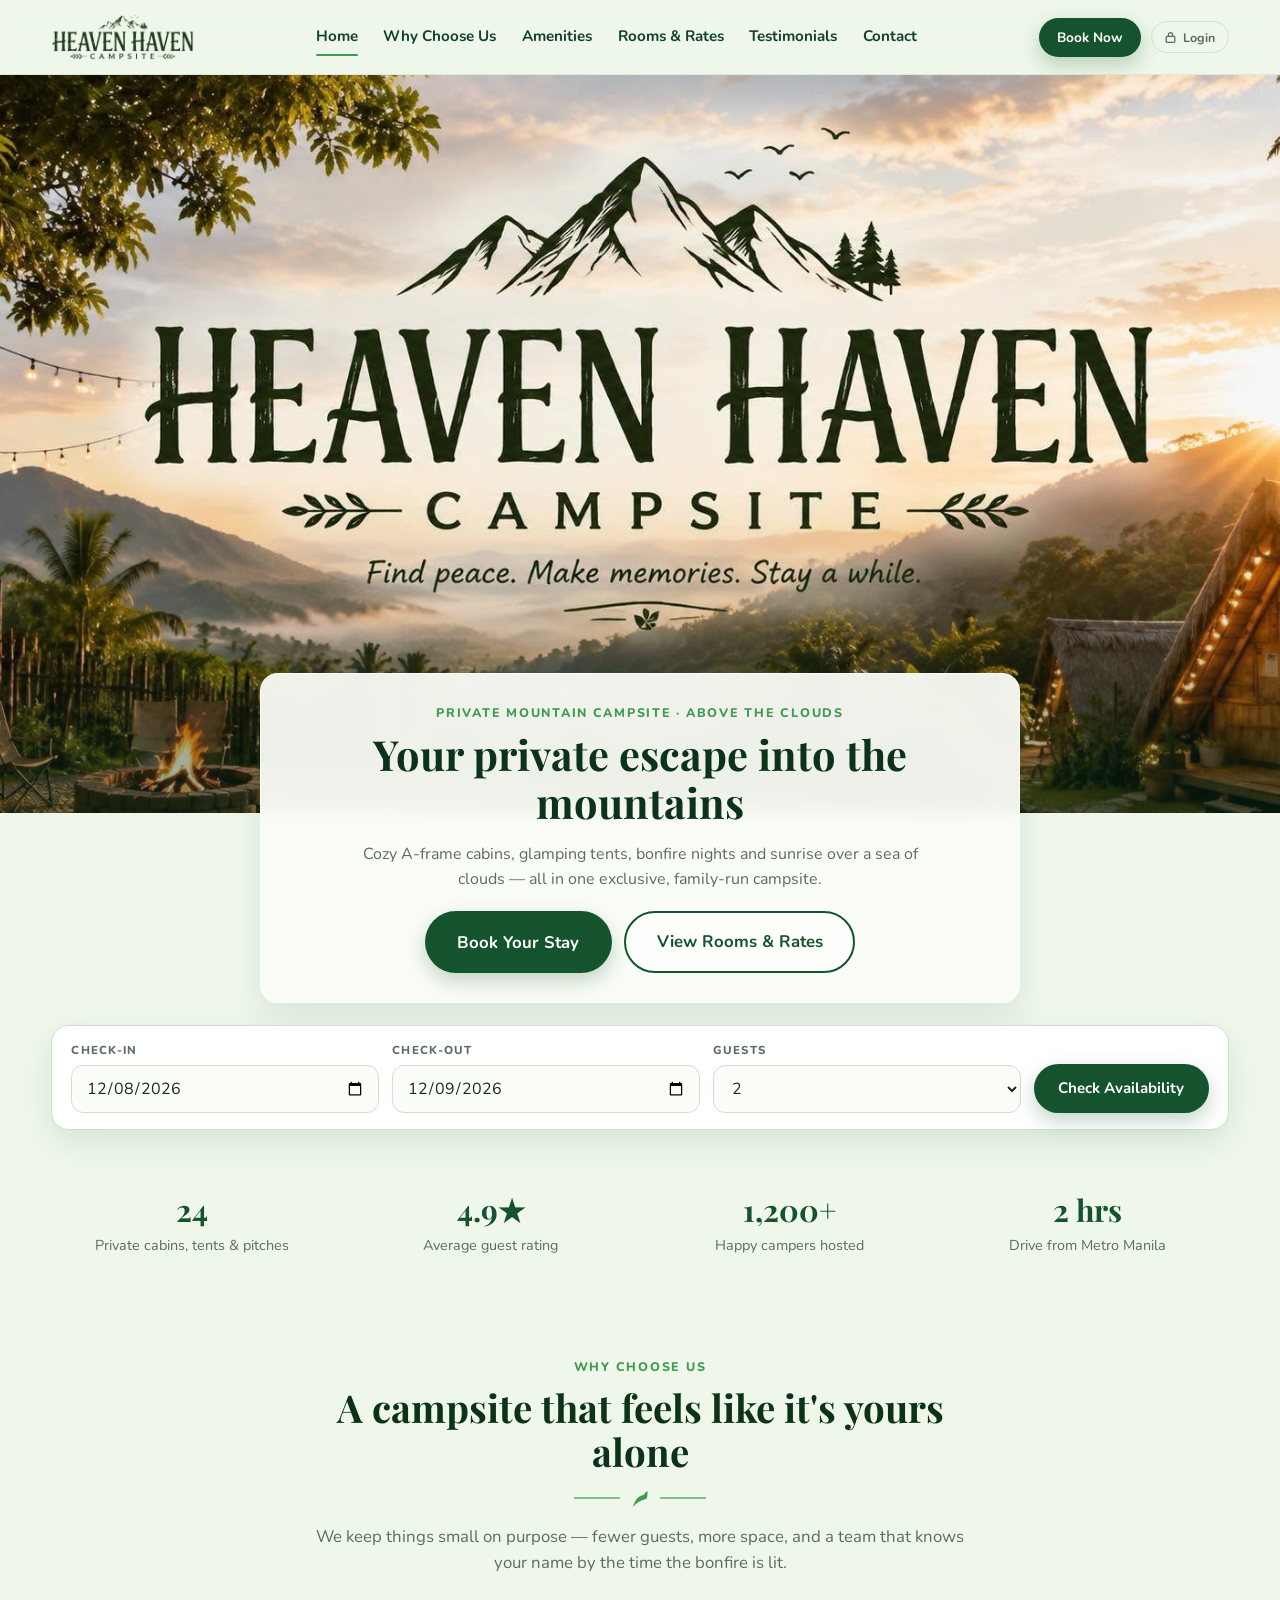
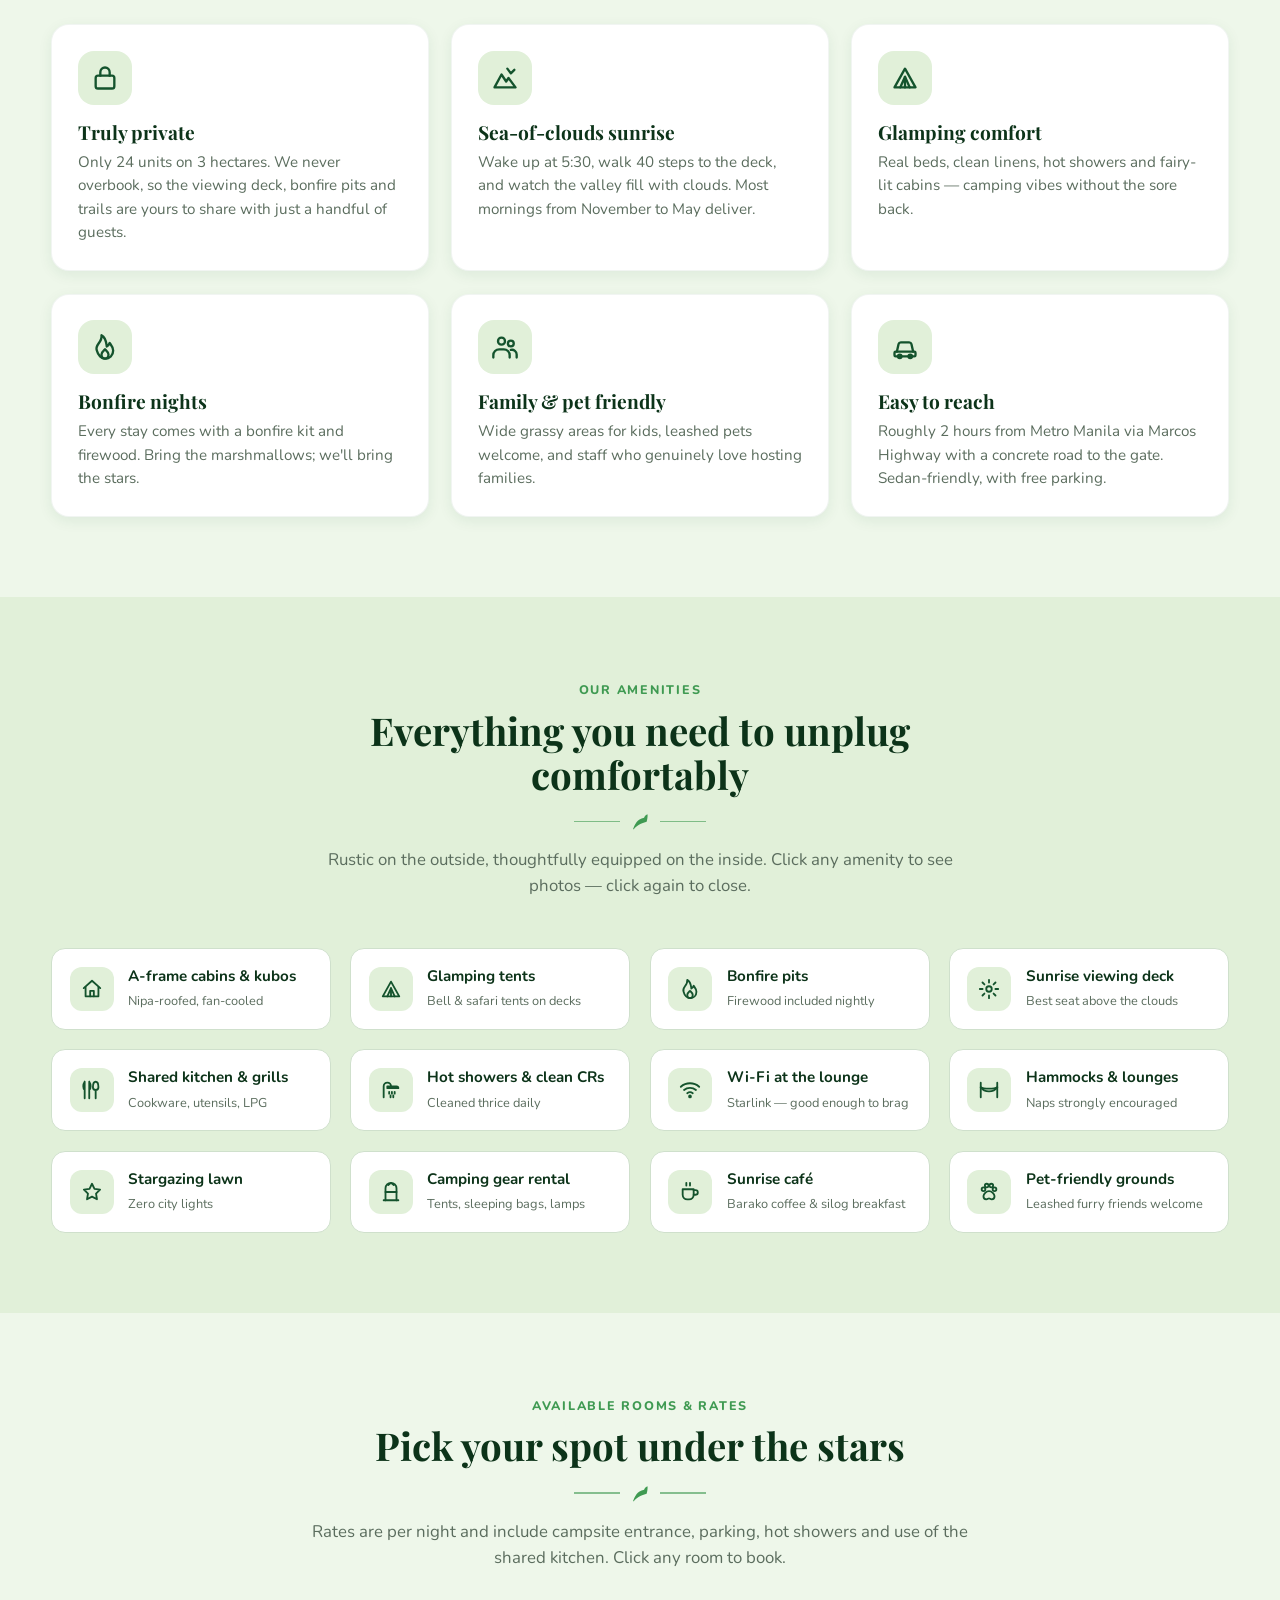
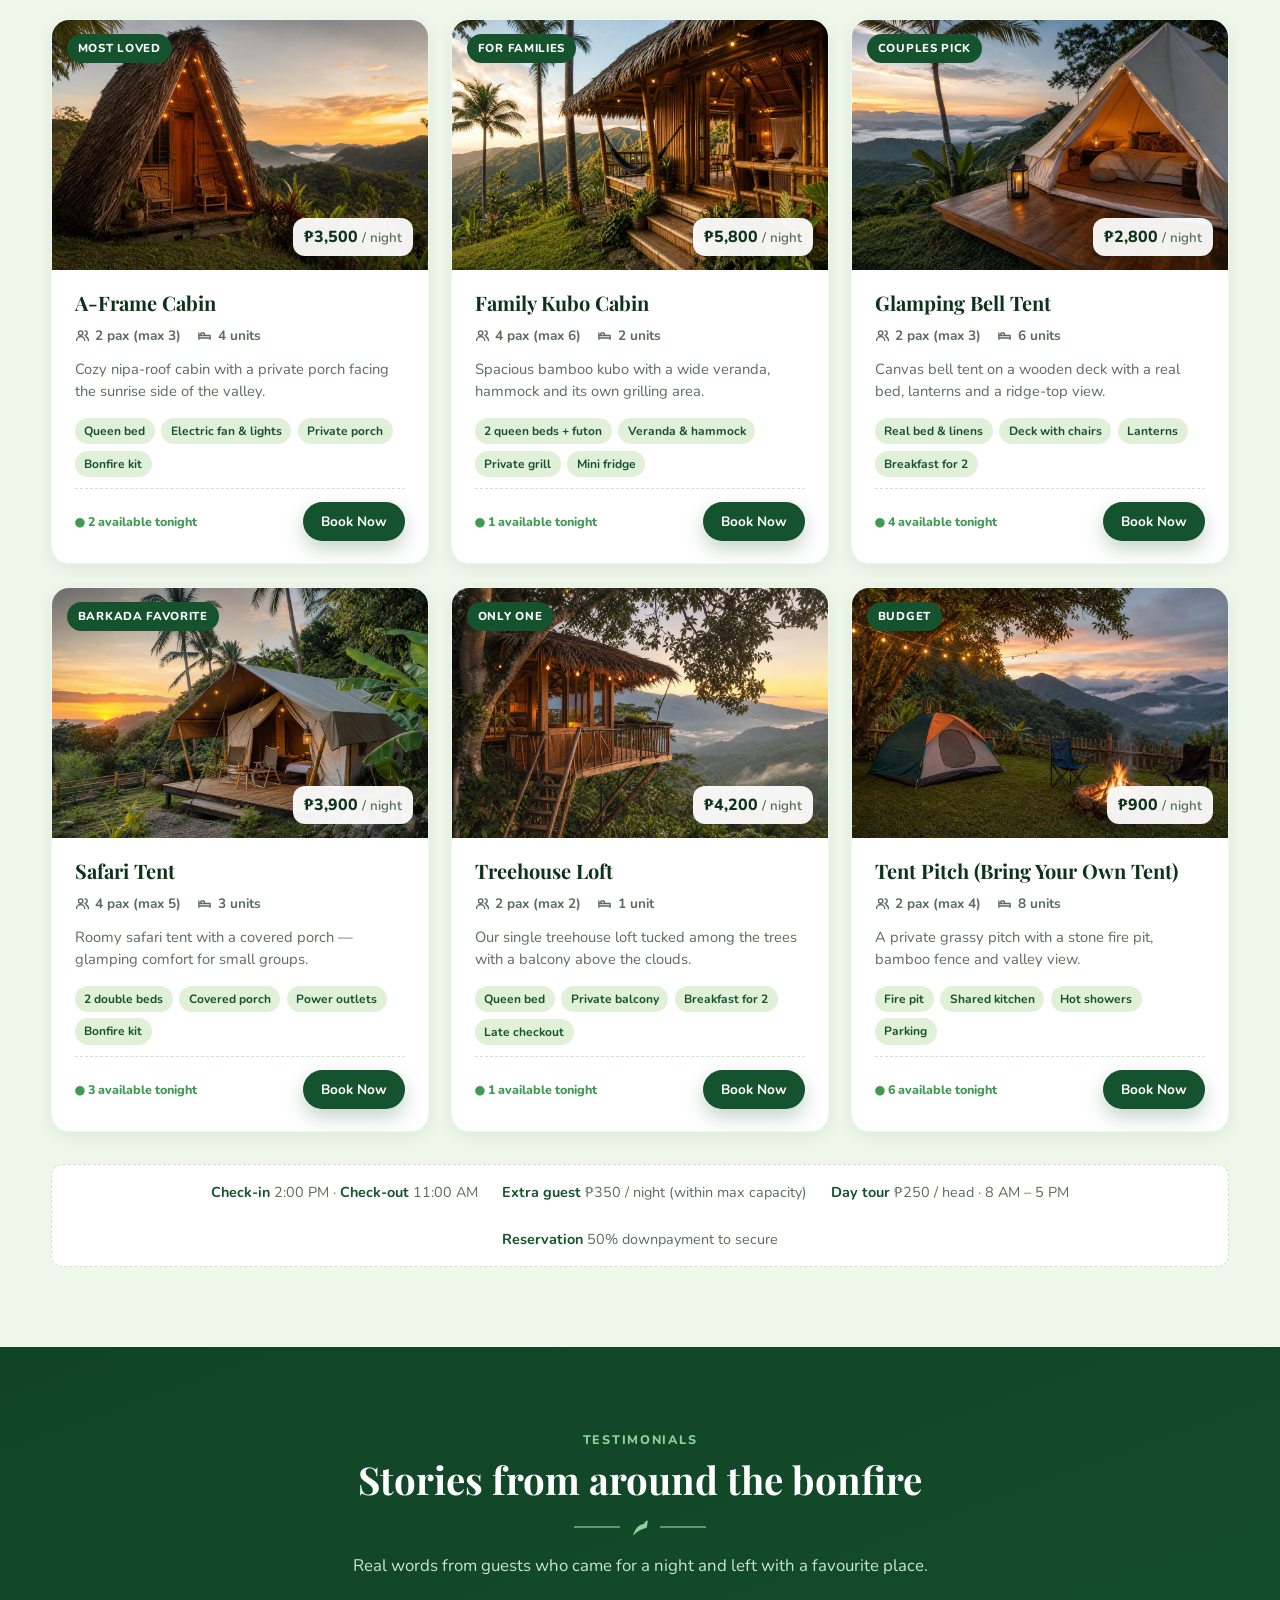
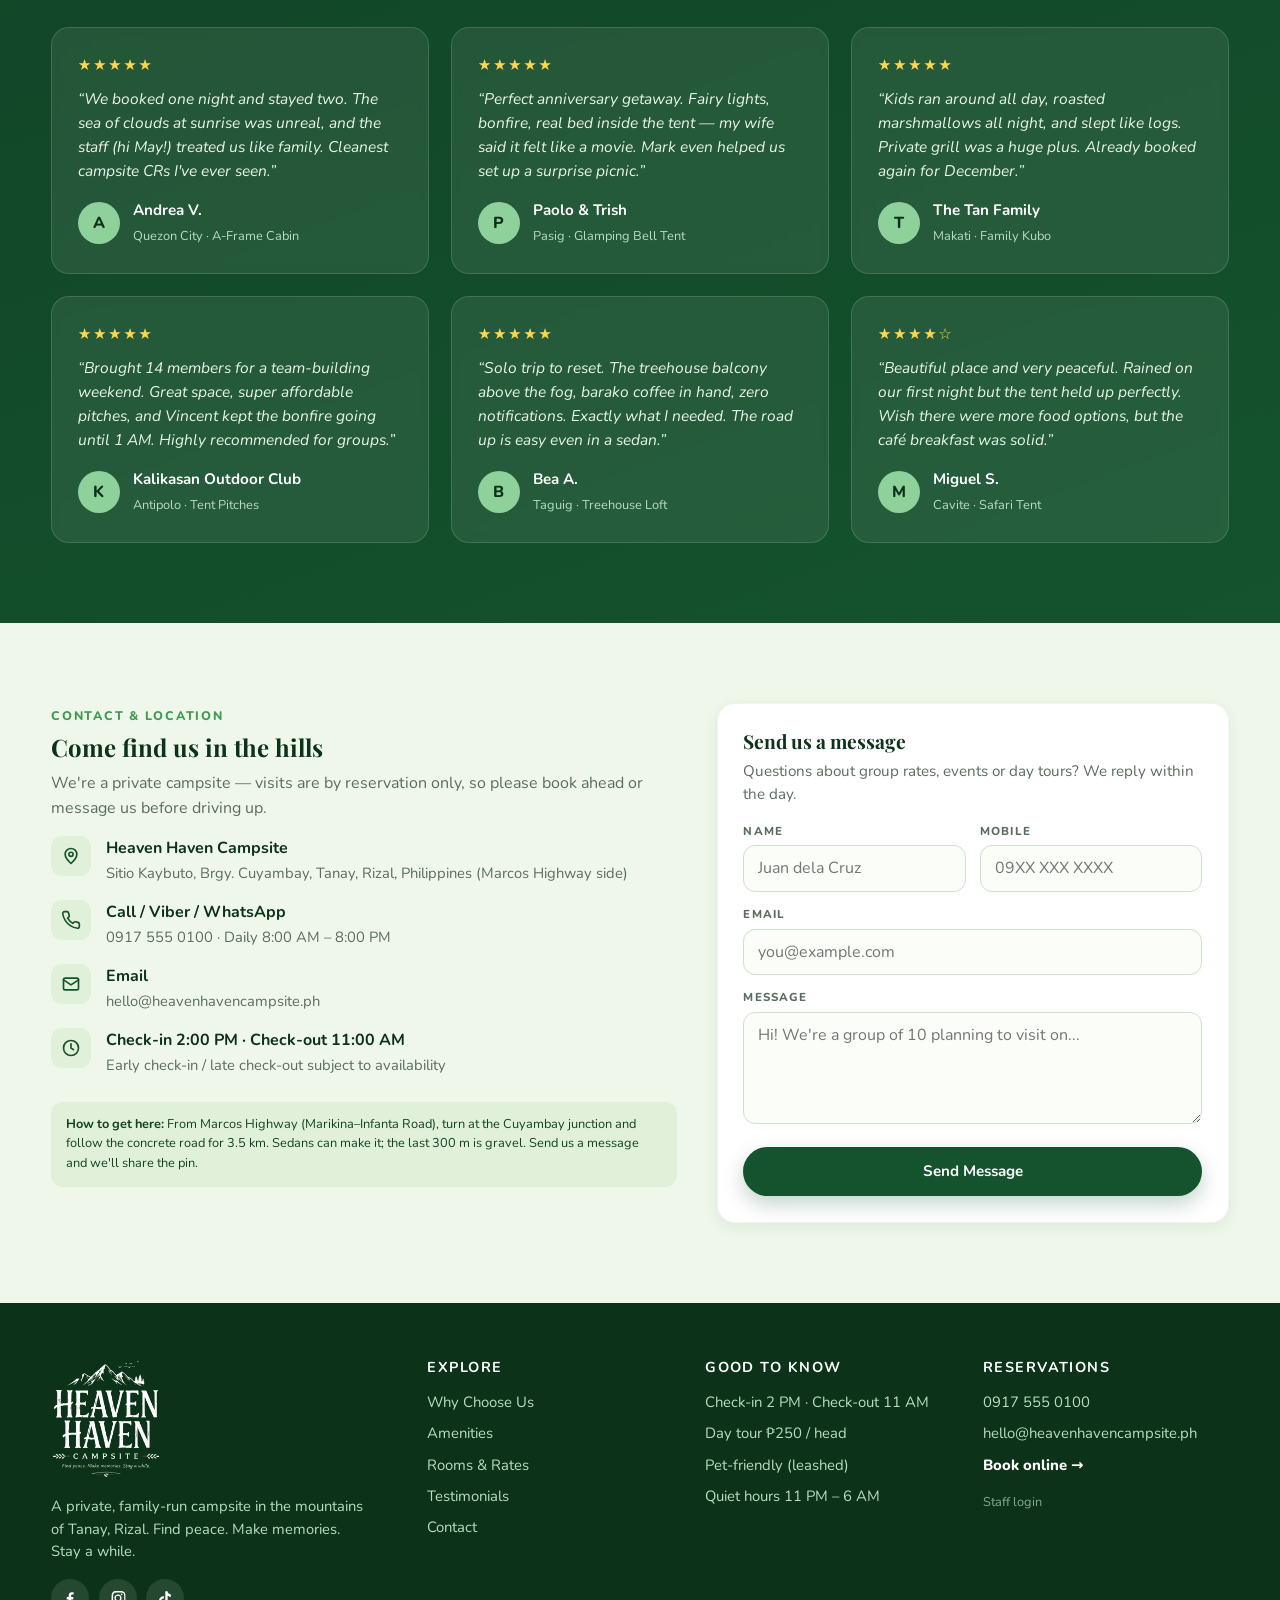
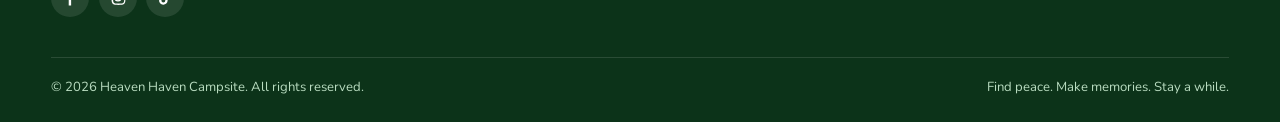
==== commit a3ea771d: "Amenity photo collages and room gallery carousel Clickable amenities open a 3-photo collage; room ph" ====
--- a/index.html
+++ b/index.html
@@ -8,7 +8,7 @@
   <link rel="icon" type="image/png" href="assets/favicon.png">
   <link rel="preconnect" href="https://fonts.googleapis.com">
   <link href="https://fonts.googleapis.com/css2?family=Playfair+Display:wght@600;700&family=Nunito:wght@400;600;700;800&display=swap" rel="stylesheet">
-  <link rel="stylesheet" href="css/styles.css?v=20260923d">
+  <link rel="stylesheet" href="css/styles.css?v=20260924b">
 </head>
 <body>
 
@@ -92,7 +92,7 @@
         <span class="eyebrow">Our Amenities</span>
         <h2>Everything you need to unplug comfortably</h2>
         <div class="leaf-divider"><svg viewBox="0 0 24 24" fill="currentColor"><path d="M17 8C8 10 5.9 16.2 3.8 21.3c-.2.5.4.9.8.5C7.5 18.5 12 15 20 13c0 0 1.5-5 1-9-3 1-4 4-4 4z"/></svg></div>
-        <p>Rustic on the outside, thoughtfully equipped on the inside.</p>
+        <p>Rustic on the outside, thoughtfully equipped on the inside. Click any amenity to see photos — click again to close.</p>
       </div>
       <div class="grid-4" id="amenityGrid"></div>
     </div>
@@ -229,9 +229,53 @@
     </div>
   </div>
 
+  <!-- ===================== ROOM PHOTO POPUP ===================== -->
+  <div class="room-pop" id="roomPop" aria-hidden="true">
+    <div class="room-pop-backdrop" data-room-close></div>
+    <div class="room-pop-panel" role="dialog" aria-modal="true" aria-labelledby="roomPopTitle">
+      <button type="button" class="modal-close room-pop-x" data-room-close aria-label="Close">✕</button>
+      <div class="room-car" id="roomCar">
+        <div class="room-car-slides" id="roomCarSlides"></div>
+        <button type="button" class="car-btn car-prev" id="roomCarPrev" aria-label="Previous photo">‹</button>
+        <button type="button" class="car-btn car-next" id="roomCarNext" aria-label="Next photo">›</button>
+        <div class="car-dots" id="roomCarDots"></div>
+        <span class="car-count" id="roomCarCount"></span>
+      </div>
+      <div class="room-pop-body">
+        <div class="room-pop-top">
+          <div>
+            <h3 id="roomPopTitle"></h3>
+            <p class="room-pop-rate" id="roomPopRate"></p>
+          </div>
+          <div class="room-pop-cap" id="roomPopCap"></div>
+        </div>
+        <div class="room-notice" id="roomPopNotice"></div>
+        <h4 class="room-incl-title">What’s included</h4>
+        <ul class="incl-list" id="roomPopIncl"></ul>
+        <button type="button" class="btn btn-primary btn-lg btn-block" id="roomPopBook">Book this room</button>
+      </div>
+    </div>
+  </div>
+
+  <!-- ===================== AMENITY COLLAGE POPUP ===================== -->
+  <div class="amenity-pop" id="amenityPop" aria-hidden="true">
+    <div class="amenity-pop-backdrop" data-amenity-close></div>
+    <div class="amenity-pop-panel" role="dialog" aria-modal="true" aria-labelledby="amenityPopTitle" data-amenity-close>
+      <div class="amenity-pop-head">
+        <div>
+          <h3 id="amenityPopTitle"></h3>
+          <p id="amenityPopSub"></p>
+        </div>
+        <button type="button" class="modal-close" data-amenity-close aria-label="Close photos">✕</button>
+      </div>
+      <div class="collage" id="amenityCollage" data-amenity-close></div>
+      <p class="collage-hint">Click again to close</p>
+    </div>
+  </div>
+
   <div class="toast" id="toast"></div>
 
-  <script src="js/store.js?v=20260923d"></script>
-  <script src="js/main.js?v=20260923d"></script>
+  <script src="js/store.js?v=20260924c"></script>
+  <script src="js/main.js?v=20260924c"></script>
 </body>
 </html>
--- a/css/styles.css
+++ b/css/styles.css
@@ -142,11 +142,56 @@
 .card p { color: var(--muted); margin: 0; font-size: .95rem; }
 
 /* Amenities */
-.amenity { display: flex; align-items: center; gap: .9rem; background: #fff; padding: 1rem 1.1rem; border-radius: 14px; border: 1px solid var(--line); }
+.amenity {
+  display: flex; align-items: center; gap: .9rem; background: #fff; padding: 1rem 1.1rem;
+  border-radius: 14px; border: 1px solid var(--line); cursor: pointer; text-align: left;
+  width: 100%; font: inherit; color: inherit; transition: .2s ease; position: relative;
+  appearance: none; -webkit-appearance: none;
+}
+.amenity:hover, .amenity.is-open {
+  border-color: var(--leaf); box-shadow: var(--shadow-sm); transform: translateY(-2px); background: #fff;
+}
+.amenity.is-open { outline: 2px solid var(--leaf); outline-offset: 1px; }
 .amenity .icon-badge { width: 44px; height: 44px; margin: 0; border-radius: 12px; flex-shrink: 0; }
 .amenity .icon-badge svg { width: 22px; height: 22px; }
 .amenity b { display: block; font-size: .95rem; color: var(--royal-900); }
 .amenity span { font-size: .8rem; color: var(--muted); }
+.amenity .amenity-cue {
+  position: absolute; right: .7rem; top: .5rem; font-size: .65rem; font-weight: 800; letter-spacing: .04em;
+  text-transform: uppercase; color: var(--leaf); opacity: 0; transition: .2s; pointer-events: none;
+}
+.amenity:hover .amenity-cue, .amenity.is-open .amenity-cue { opacity: 1; }
+
+.amenity-pop {
+  position: fixed; inset: 0; z-index: 110; display: none; align-items: center; justify-content: center; padding: 1rem;
+}
+.amenity-pop.open { display: flex; }
+.amenity-pop-backdrop {
+  position: absolute; inset: 0; background: rgba(12,51,25,.62); backdrop-filter: blur(6px);
+}
+.amenity-pop-panel {
+  position: relative; width: min(920px, 96vw); background: var(--cream); border-radius: 22px; overflow: hidden;
+  box-shadow: 0 30px 80px rgba(0,0,0,.35); animation: pop .25s ease; cursor: pointer;
+}
+.amenity-pop-head {
+  display: flex; justify-content: space-between; align-items: center; gap: 1rem;
+  padding: 1rem 1.3rem .85rem; background: var(--cream);
+}
+.amenity-pop-head h3 { margin: 0; font-size: 1.35rem; }
+.amenity-pop-head p { margin: 0; color: var(--muted); font-size: .9rem; font-weight: 600; }
+.collage {
+  display: grid; grid-template-columns: 1.45fr 1fr; grid-template-rows: 1fr 1fr;
+  gap: 7px; height: min(68vh, 540px); background: var(--royal-900); padding: 7px;
+}
+.collage img {
+  width: 100%; height: 100%; object-fit: cover; display: block; border-radius: 12px;
+  background: #1b3d28;
+}
+.collage img:nth-child(1) { grid-row: 1 / 3; }
+.collage-hint {
+  margin: 0; padding: .55rem 1rem .75rem; text-align: center; font-size: .78rem;
+  font-weight: 800; color: var(--muted); letter-spacing: .04em; text-transform: uppercase;
+}
 
 /* Rooms */
 .room-card { background: #fff; border-radius: var(--radius); overflow: hidden; box-shadow: var(--shadow-sm); border: 1px solid rgba(20,83,45,.06); display: flex; flex-direction: column; transition: .25s; cursor: pointer; }
@@ -168,6 +213,74 @@
 .room-foot { margin-top: auto; display: flex; align-items: center; justify-content: space-between; padding-top: .8rem; border-top: 1px dashed var(--line); }
 .avail-pill { font-size: .78rem; font-weight: 800; color: var(--leaf); }
 .avail-pill.none { color: var(--rose); }
+
+/* Room photo carousel popup */
+.room-pop {
+  position: fixed; inset: 0; z-index: 120; display: none; align-items: center; justify-content: center; padding: 1rem;
+}
+.room-pop.open { display: flex; }
+.room-pop-backdrop {
+  position: absolute; inset: 0; background: rgba(12,51,25,.62); backdrop-filter: blur(6px);
+}
+.room-pop-panel {
+  position: relative; width: min(720px, 96vw); max-height: 92vh; overflow: auto;
+  background: var(--cream); border-radius: 22px; box-shadow: 0 30px 80px rgba(0,0,0,.35); animation: pop .25s ease;
+}
+.room-pop-x { position: absolute; top: .8rem; right: .8rem; z-index: 3; background: rgba(255,255,255,.94); box-shadow: var(--shadow-sm); }
+.room-car { position: relative; aspect-ratio: 3/2; background: #0c3319; overflow: hidden; }
+.room-car-slides { position: absolute; inset: 0; }
+.room-car-slides img {
+  position: absolute; inset: 0; width: 100%; height: 100%; object-fit: cover;
+  opacity: 0; transition: opacity .35s ease; pointer-events: none;
+}
+.room-car-slides img.on { opacity: 1; }
+.car-btn {
+  position: absolute; top: 50%; transform: translateY(-50%); z-index: 2;
+  width: 42px; height: 42px; border-radius: 50%; border: 0;
+  background: rgba(255,255,255,.94); color: var(--royal); font-size: 1.6rem; line-height: 1;
+  display: grid; place-items: center; box-shadow: var(--shadow-sm);
+}
+.car-btn:hover { background: #fff; }
+.car-prev { left: .8rem; }
+.car-next { right: .8rem; }
+.car-dots {
+  position: absolute; bottom: .75rem; left: 0; right: 0; z-index: 2;
+  display: flex; justify-content: center; gap: .4rem;
+}
+.car-dots button {
+  width: 8px; height: 8px; border-radius: 50%; border: 0; padding: 0;
+  background: rgba(255,255,255,.45); cursor: pointer; transition: .2s;
+}
+.car-dots button.on { background: #fff; width: 20px; border-radius: 99px; }
+.car-count {
+  position: absolute; top: .8rem; left: .8rem; z-index: 2;
+  background: rgba(12,51,25,.7); color: #fff; font-size: .75rem; font-weight: 800;
+  padding: .25rem .55rem; border-radius: 999px;
+}
+.room-pop-body { padding: 1.2rem 1.4rem 1.5rem; }
+.room-pop-top { display: flex; justify-content: space-between; gap: 1rem; align-items: flex-start; margin-bottom: .4rem; }
+.room-pop-top h3 { margin: 0; font-size: 1.45rem; }
+.room-pop-rate { margin: .25rem 0 0; font-weight: 800; color: var(--royal); font-size: 1.05rem; }
+.room-pop-cap {
+  background: var(--light-2); color: var(--royal-800); border-radius: 12px;
+  padding: .55rem .8rem; font-size: .82rem; font-weight: 800; text-align: right; line-height: 1.35; flex-shrink: 0;
+}
+.room-notice {
+  background: var(--amber-bg); color: #8a5a00; border: 1px solid #f0d48a;
+  padding: .75rem 1rem; border-radius: 12px; font-weight: 800; text-align: center; margin: .9rem 0 1.1rem;
+}
+.room-notice.none { background: var(--rose-bg); color: var(--rose); border-color: #f5c0ba; }
+.room-notice.ok { background: var(--light-2); color: var(--royal); border-color: var(--line); }
+.room-incl-title { font-family: var(--font-body); font-size: .8rem; letter-spacing: .08em; text-transform: uppercase; color: var(--royal); margin: 0 0 .7rem; }
+.incl-list {
+  list-style: none; padding: 0; margin: 0 0 1.3rem;
+  display: grid; grid-template-columns: 1fr 1fr; gap: .45rem .9rem;
+}
+.incl-list li {
+  display: flex; gap: .45rem; align-items: flex-start;
+  font-size: .92rem; color: var(--ink); font-weight: 600;
+}
+.incl-list li::before { content: '✓'; color: var(--leaf); font-weight: 800; flex-shrink: 0; }
 .rates-note { margin: 2rem auto 0; background: #fff; border: 1px dashed var(--line); border-radius: var(--radius-sm); padding: 1rem 1.3rem; color: var(--muted); font-size: .9rem; display: flex; gap: 1.5rem; flex-wrap: wrap; justify-content: center; }
 .rates-note b { color: var(--royal); }
 
@@ -386,6 +499,12 @@
   .stats { grid-template-columns: 1fr 1fr; }
   .grid-3, .grid-4 { grid-template-columns: 1fr; }
   section.block { padding: 3.5rem 0; }
+  .collage { grid-template-columns: 1fr 1fr; height: min(62vh, 460px); }
+  .collage img:nth-child(1) { grid-column: 1 / -1; grid-row: auto; }
+  .amenity .amenity-cue { display: none; }
+  .incl-list { grid-template-columns: 1fr; }
+  .room-pop-top { flex-direction: column; }
+  .room-pop-cap { text-align: left; }
   .cal-months { grid-template-columns: 1fr; }
   .cal-month:nth-child(2) { display: none; }
   .form-grid { grid-template-columns: 1fr; }
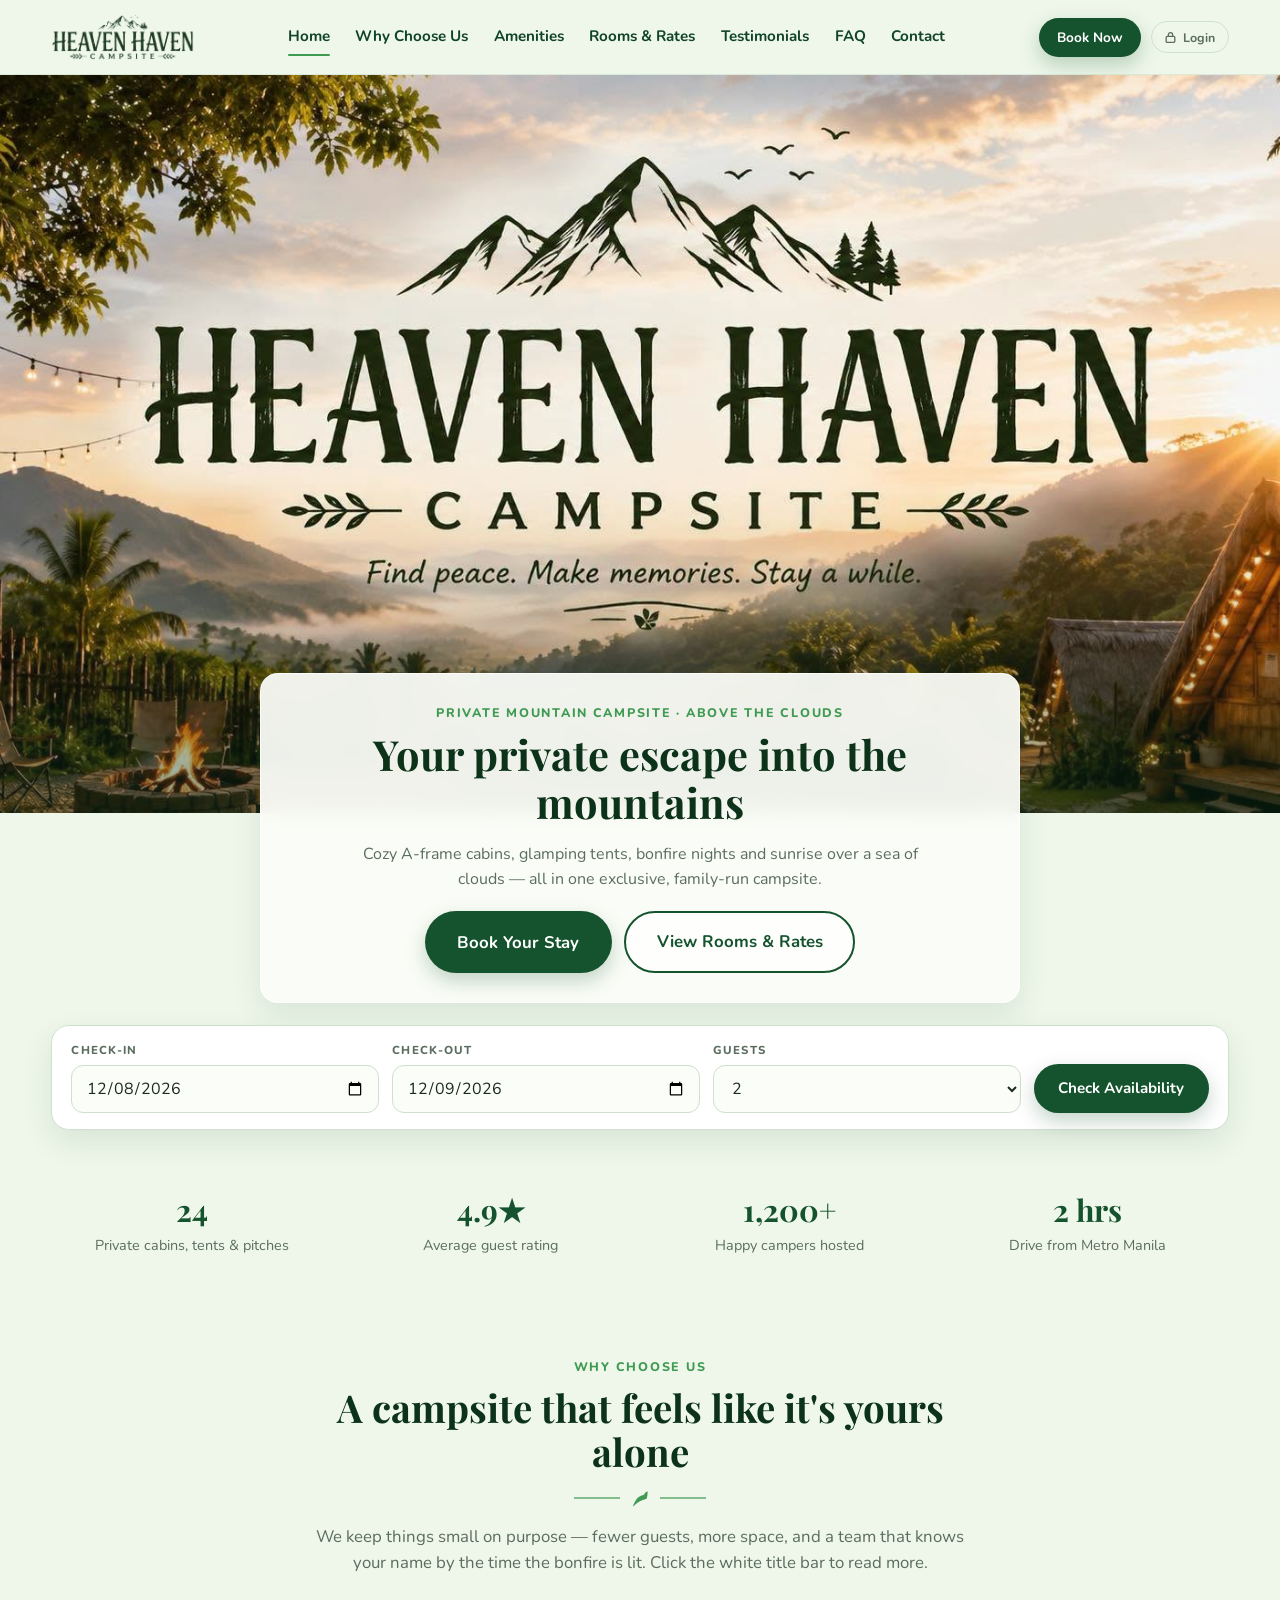
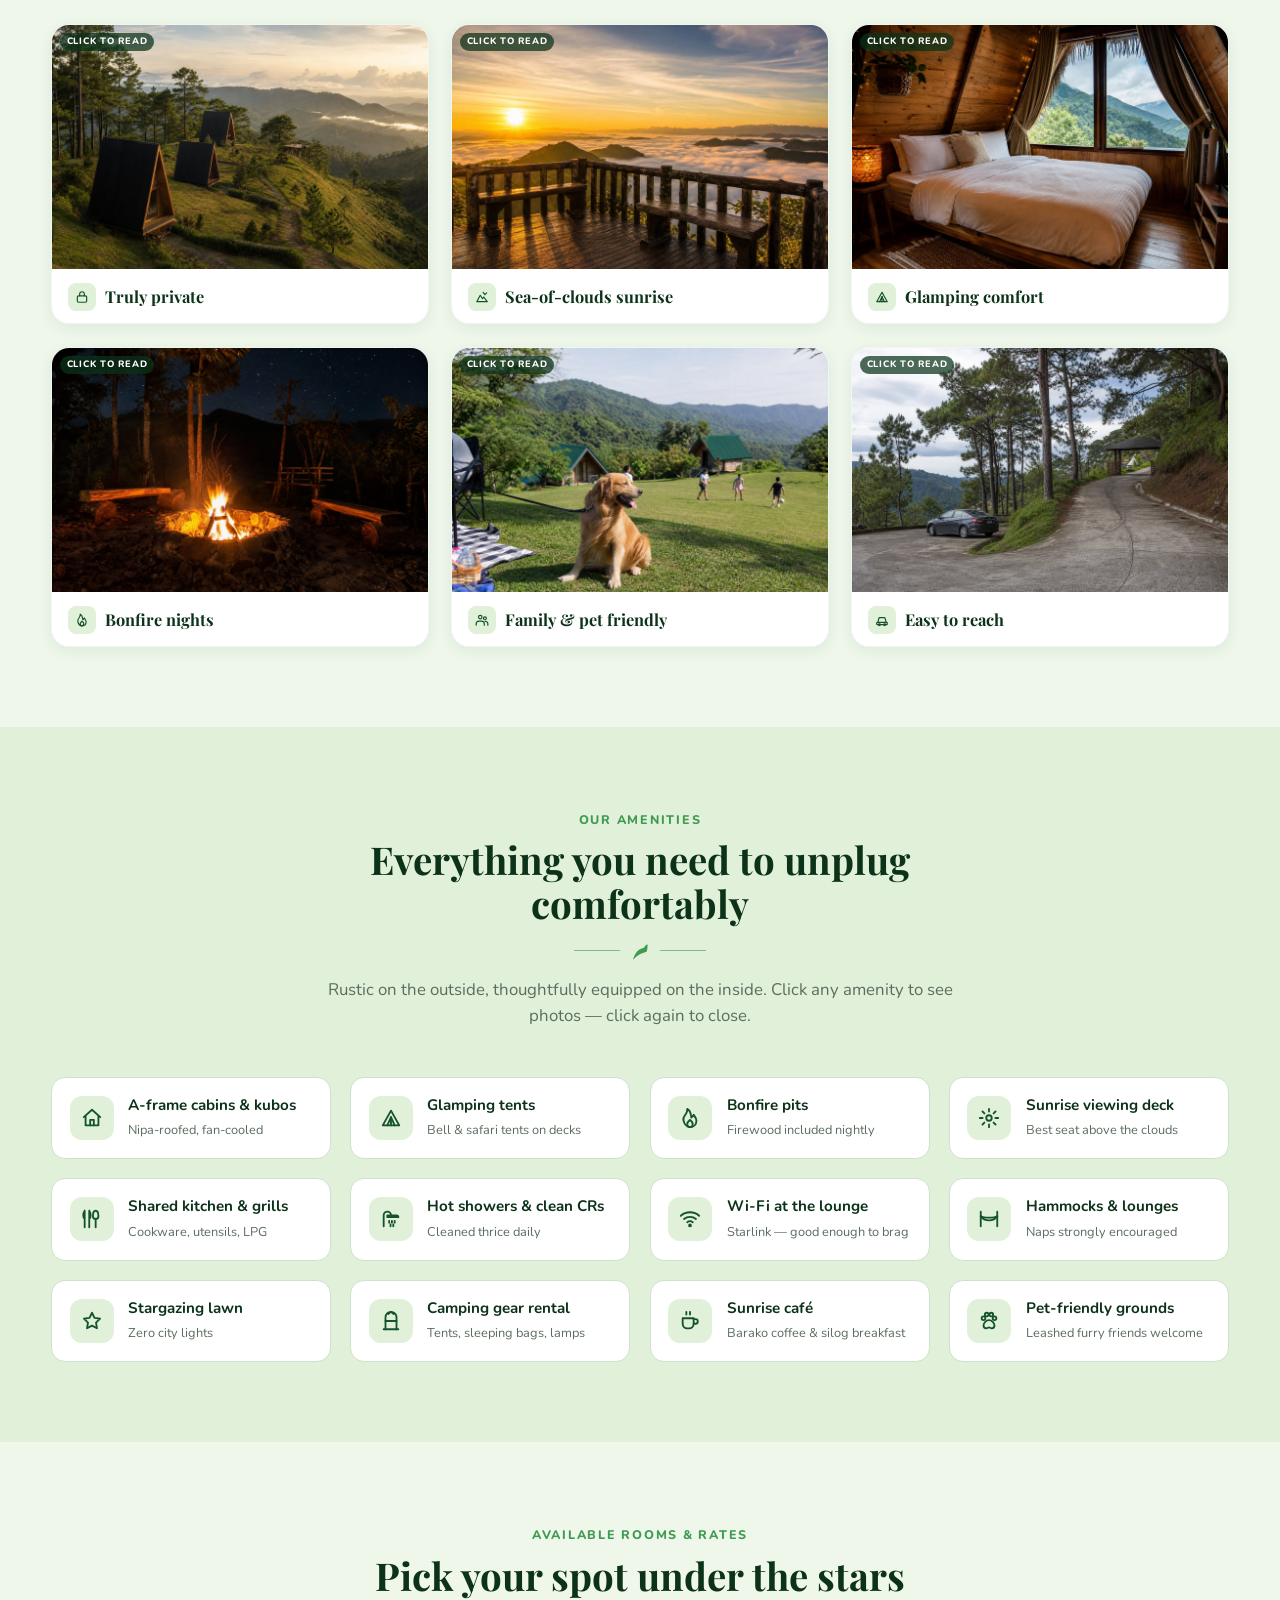
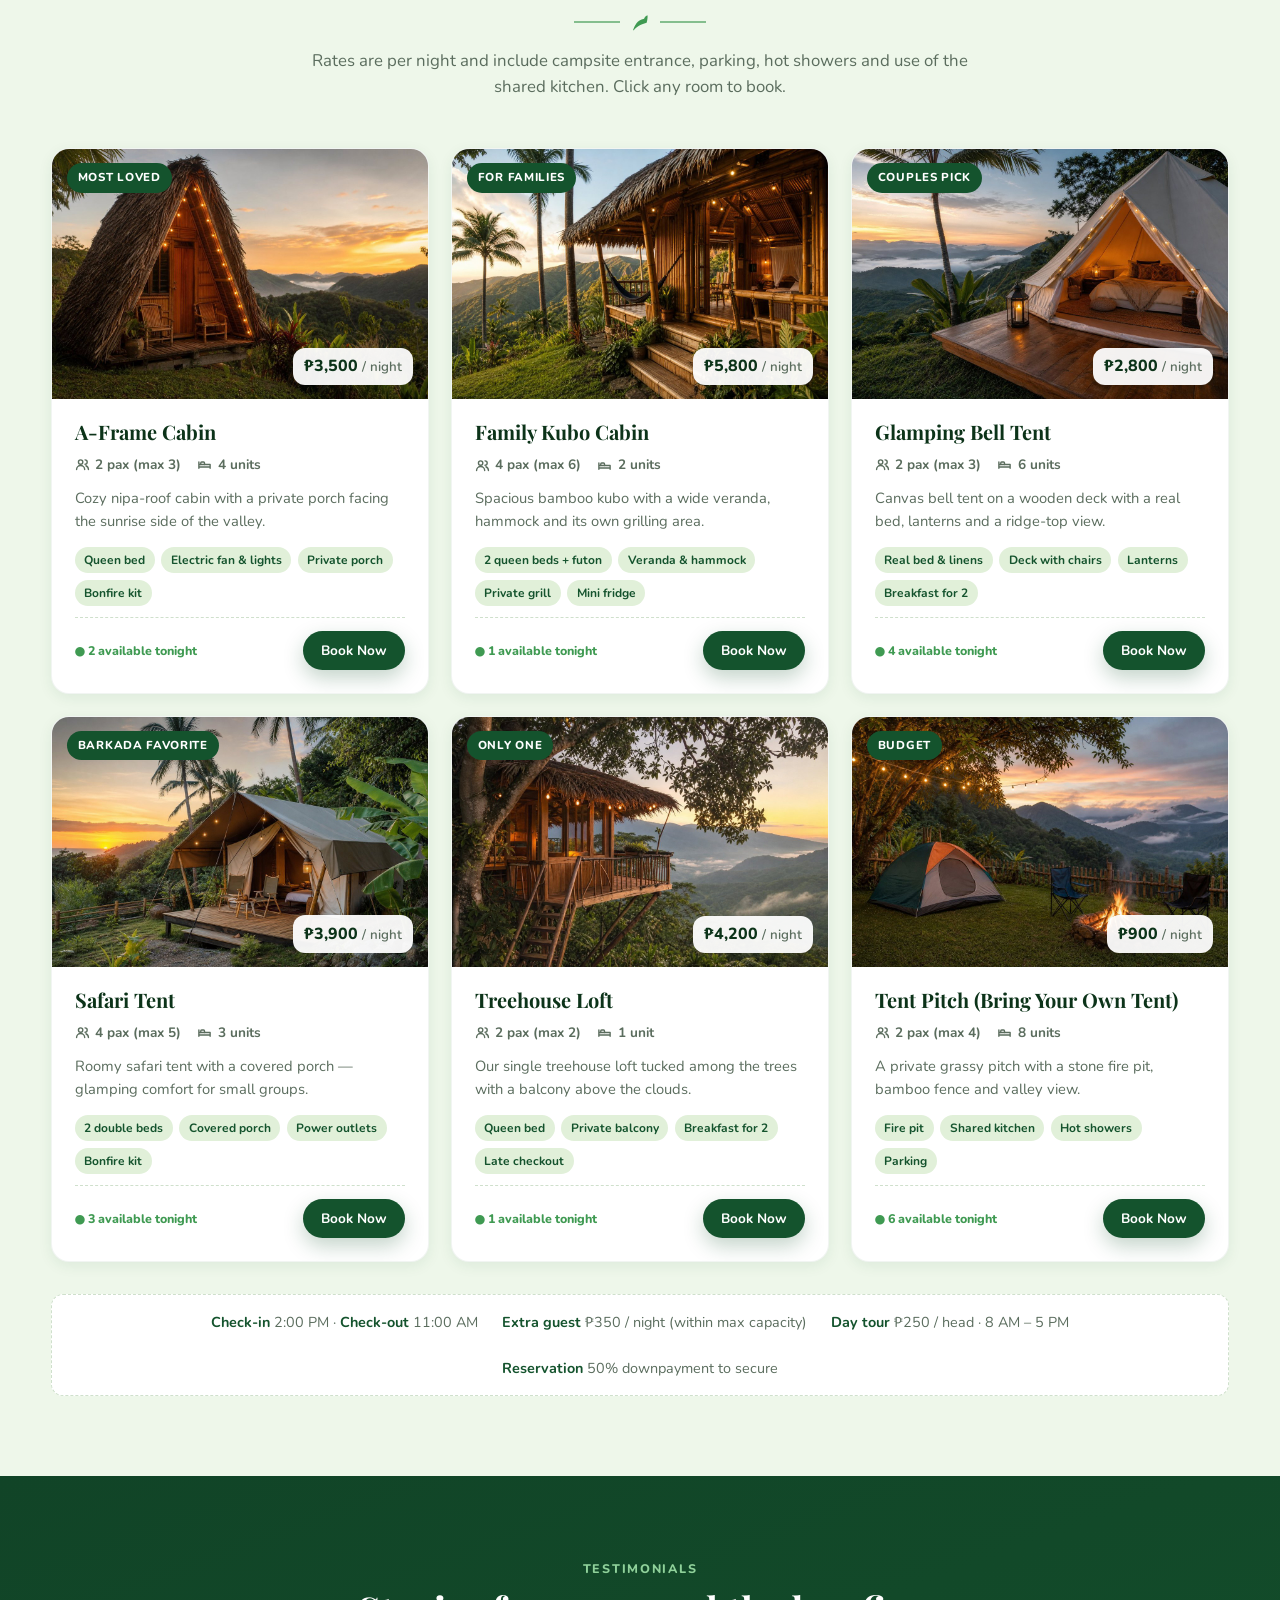
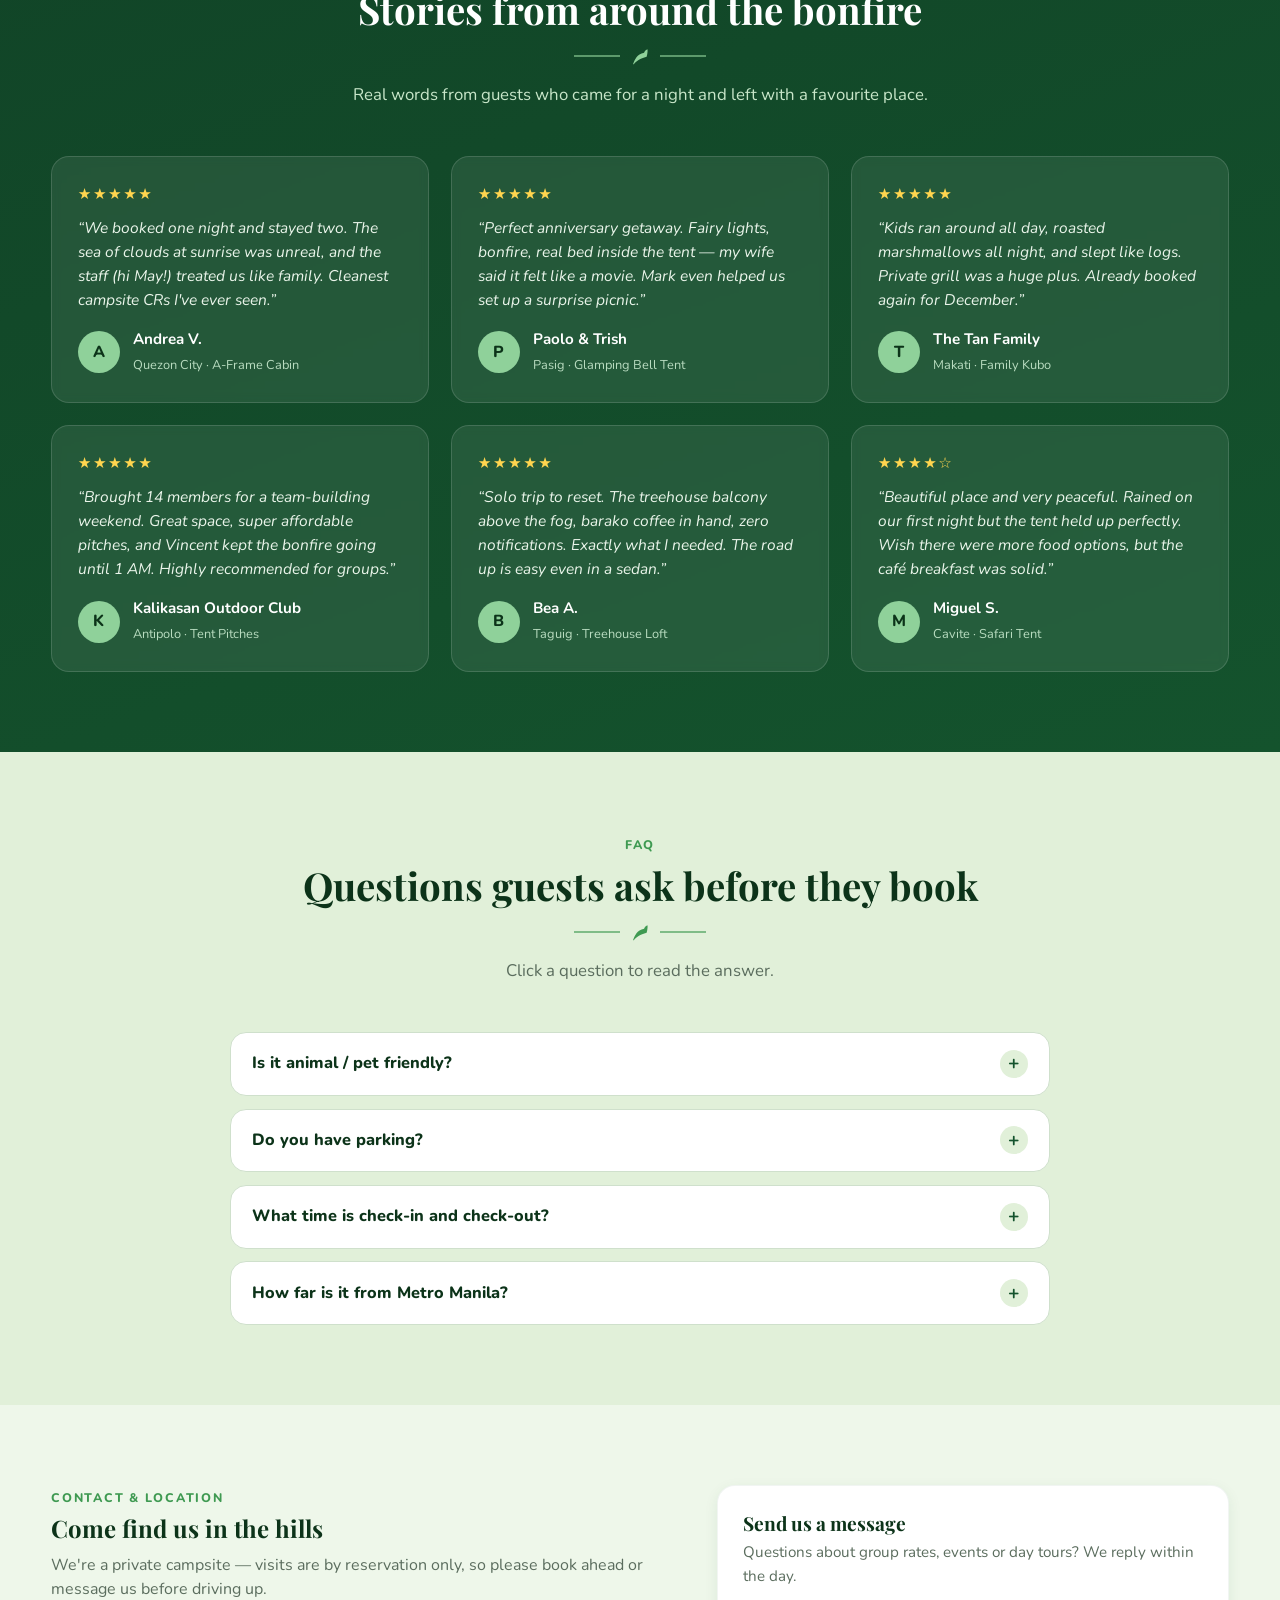
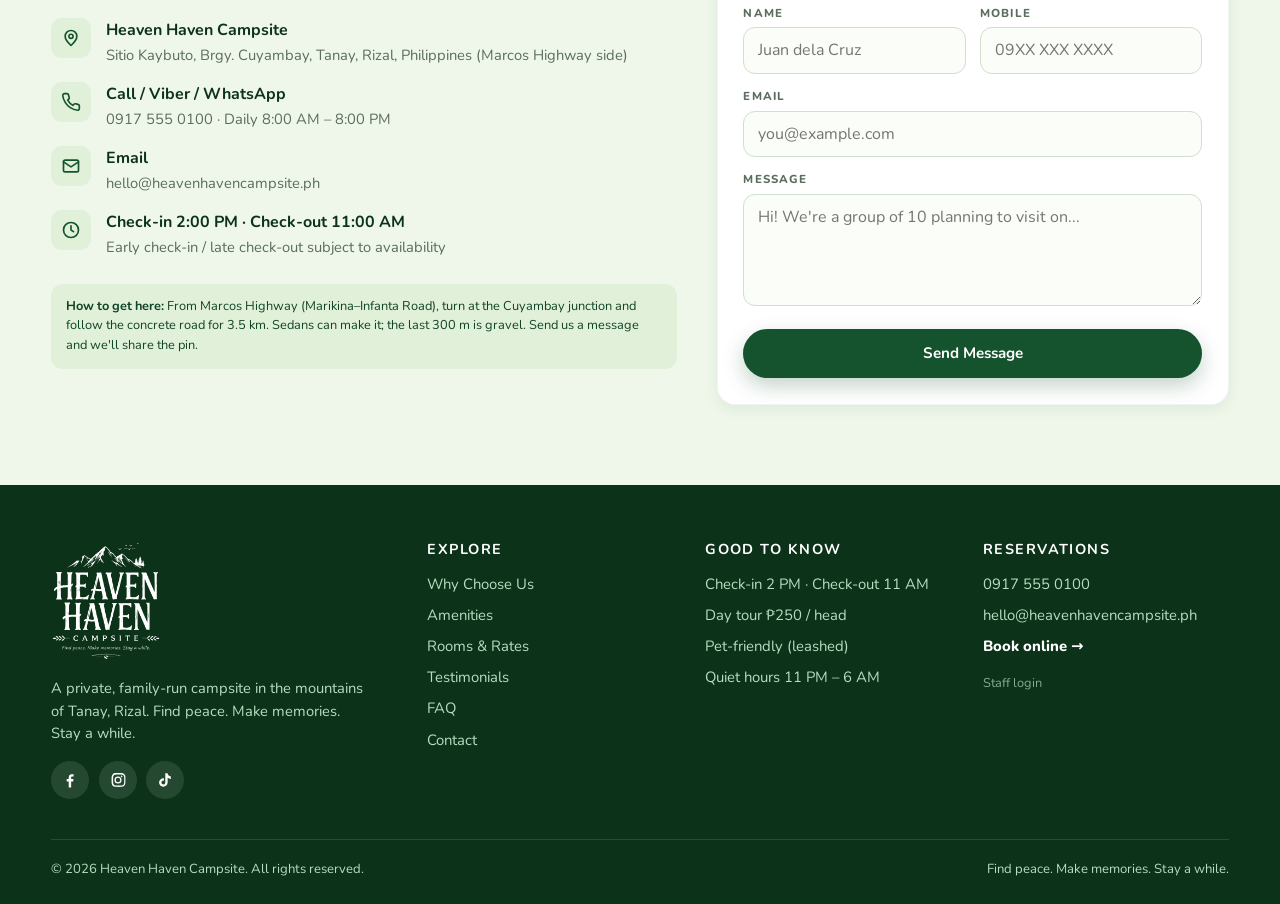
==== commit c8be49c8: "Add FAQ and Why Choose Us photo cards FAQ accordion covers pets, parking, check-in/out, and drive ti" ====
--- a/index.html
+++ b/index.html
@@ -8,7 +8,7 @@
   <link rel="icon" type="image/png" href="assets/favicon.png">
   <link rel="preconnect" href="https://fonts.googleapis.com">
   <link href="https://fonts.googleapis.com/css2?family=Playfair+Display:wght@600;700&family=Nunito:wght@400;600;700;800&display=swap" rel="stylesheet">
-  <link rel="stylesheet" href="css/styles.css?v=20260924b">
+  <link rel="stylesheet" href="css/styles.css?v=20260924i">
 </head>
 <body>
 
@@ -24,6 +24,7 @@
         <a href="#amenities">Amenities</a>
         <a href="#rooms">Rooms &amp; Rates</a>
         <a href="#testimonials">Testimonials</a>
+        <a href="#faq">FAQ</a>
         <a href="#contact">Contact</a>
       </nav>
       <div class="nav-actions">
@@ -79,7 +80,7 @@
         <span class="eyebrow">Why Choose Us</span>
         <h2>A campsite that feels like it's yours alone</h2>
         <div class="leaf-divider"><svg viewBox="0 0 24 24" fill="currentColor"><path d="M17 8C8 10 5.9 16.2 3.8 21.3c-.2.5.4.9.8.5C7.5 18.5 12 15 20 13c0 0 1.5-5 1-9-3 1-4 4-4 4z"/></svg></div>
-        <p>We keep things small on purpose — fewer guests, more space, and a team that knows your name by the time the bonfire is lit.</p>
+        <p>We keep things small on purpose — fewer guests, more space, and a team that knows your name by the time the bonfire is lit. Click the white title bar to read more.</p>
       </div>
       <div class="grid-3" id="whyGrid"></div>
     </div>
@@ -127,6 +128,36 @@
         <p>Real words from guests who came for a night and left with a favourite place.</p>
       </div>
       <div class="grid-3" id="testiGrid"></div>
+    </div>
+  </section>
+
+  <!-- ===================== FAQ ===================== -->
+  <section id="faq" class="block alt">
+    <div class="container">
+      <div class="section-head reveal">
+        <span class="eyebrow">FAQ</span>
+        <h2>Questions guests ask before they book</h2>
+        <div class="leaf-divider"><svg viewBox="0 0 24 24" fill="currentColor"><path d="M17 8C8 10 5.9 16.2 3.8 21.3c-.2.5.4.9.8.5C7.5 18.5 12 15 20 13c0 0 1.5-5 1-9-3 1-4 4-4 4z"/></svg></div>
+        <p>Click a question to read the answer.</p>
+      </div>
+      <div class="faq-list">
+        <details class="faq-item reveal">
+          <summary>Is it animal / pet friendly?</summary>
+          <p>Yes. Leashed dogs and other well-behaved pets are welcome on the grounds and in most units. Please bring their own bed or crate, clean up after them, and keep them off the shared kitchen counters. Let us know in your booking notes so we can prepare a water bowl.</p>
+        </details>
+        <details class="faq-item reveal">
+          <summary>Do you have parking?</summary>
+          <p>Yes — free parking is included with every stay. The road to the gate is concrete and sedan-friendly. The last 300 m is gravel. We have space for cars, vans and small groups; no need to reserve a slot unless you’re arriving with more than four vehicles.</p>
+        </details>
+        <details class="faq-item reveal">
+          <summary>What time is check-in and check-out?</summary>
+          <p>Check-in is 2:00 PM and check-out is 11:00 AM. Early check-in or late check-out depends on availability — message us the day before. Day tours run 8:00 AM – 5:00 PM at ₱250 per head.</p>
+        </details>
+        <details class="faq-item reveal">
+          <summary>How far is it from Metro Manila?</summary>
+          <p>About 2 hours via Marcos Highway (Marikina–Infanta Road). Turn at the Cuyambay junction and follow the concrete road for 3.5 km. We’re in Sitio Kaybuto, Brgy. Cuyambay, Tanay, Rizal. Send us a message after you book and we’ll share the pin.</p>
+        </details>
+      </div>
     </div>
   </section>
 
@@ -180,7 +211,7 @@
         </div>
         <div>
           <h4>Explore</h4>
-          <a href="#why">Why Choose Us</a><a href="#amenities">Amenities</a><a href="#rooms">Rooms &amp; Rates</a><a href="#testimonials">Testimonials</a><a href="#contact">Contact</a>
+          <a href="#why">Why Choose Us</a><a href="#amenities">Amenities</a><a href="#rooms">Rooms &amp; Rates</a><a href="#testimonials">Testimonials</a><a href="#faq">FAQ</a><a href="#contact">Contact</a>
         </div>
         <div>
           <h4>Good to know</h4>
@@ -275,7 +306,7 @@
 
   <div class="toast" id="toast"></div>
 
-  <script src="js/store.js?v=20260924c"></script>
-  <script src="js/main.js?v=20260924c"></script>
+  <script src="js/store.js?v=20260924i"></script>
+  <script src="js/main.js?v=20260924i"></script>
 </body>
 </html>
--- a/css/styles.css
+++ b/css/styles.css
@@ -141,6 +141,57 @@
 .card h3 { font-size: 1.2rem; }
 .card p { color: var(--muted); margin: 0; font-size: .95rem; }
 
+/* Why Choose Us — photo + small white title bar; click slides the photo up */
+.why-card {
+  position: relative; width: 100%; min-width: 0; min-height: 0;
+  height: 300px; overflow: hidden;
+  border: 1px solid rgba(20,83,45,.06); border-radius: var(--radius);
+  background: #fff; box-shadow: var(--shadow-sm);
+  transition: box-shadow .25s, border-color .25s;
+}
+.why-card.reveal { transform: none; }
+.why-card.reveal:not(.in) { opacity: 0; }
+.why-card:hover { box-shadow: var(--shadow); }
+.why-card.open { border-color: var(--leaf); }
+.why-track {
+  will-change: transform;
+  transition: transform .55s cubic-bezier(.22,.61,.36,1);
+}
+.why-card.open .why-track { transform: translateY(-244px); }
+.why-media {
+  position: relative; height: 244px; overflow: hidden;
+  background: #1b3d28; cursor: pointer;
+}
+.why-media img {
+  position: absolute; inset: 0; width: 100%; height: 100%;
+  max-width: none; object-fit: cover; display: block;
+}
+.why-tag {
+  position: absolute; top: .5rem; left: .5rem; z-index: 2;
+  font-size: .58rem; font-weight: 800; letter-spacing: .08em; text-transform: uppercase;
+  color: #fff; background: rgba(12,51,25,.72); padding: .2rem .42rem; border-radius: 999px;
+  pointer-events: none; line-height: 1.2;
+}
+.why-copy {
+  display: flex; flex-direction: column; justify-content: flex-start;
+  width: 100%; height: 300px; min-height: 300px; box-sizing: border-box;
+  padding: 12px 16px 18px; margin: 0; border: 0;
+  background: #fff; text-align: left; font: inherit; color: inherit;
+  cursor: pointer; appearance: none; -webkit-appearance: none;
+}
+.why-copy-top { display: flex; align-items: center; gap: .55rem; margin: 0; min-width: 0; height: 32px; }
+.why-copy-top .icon-badge { width: 28px; height: 28px; margin: 0; border-radius: 8px; flex-shrink: 0; }
+.why-copy-top .icon-badge svg { width: 14px; height: 14px; }
+.why-copy h3 {
+  margin: 0; font-size: 1.02rem; line-height: 1.2; white-space: nowrap;
+  overflow: hidden; text-overflow: ellipsis; min-width: 0;
+}
+.why-copy p { margin: .85rem 0 0; color: var(--muted); font-size: .95rem; line-height: 1.55; }
+.why-cue {
+  margin-top: auto; padding-top: .85rem; font-size: .68rem; font-weight: 800;
+  letter-spacing: .05em; text-transform: uppercase; color: var(--leaf);
+}
+
 /* Amenities */
 .amenity {
   display: flex; align-items: center; gap: .9rem; background: #fff; padding: 1rem 1.1rem;
@@ -292,6 +343,27 @@
 .avatar { width: 42px; height: 42px; border-radius: 50%; display: grid; place-items: center; font-weight: 800; color: var(--royal-900); background: var(--leaf-light); flex-shrink: 0; }
 .testi-who b { display: block; color: #fff; font-size: .95rem; }
 .testi-who span { font-size: .8rem; color: #b9dcc0; }
+
+/* FAQ */
+.faq-list { display: grid; gap: .8rem; max-width: 820px; margin: 0 auto; }
+.faq-item {
+  background: #fff; border: 1px solid var(--line); border-radius: 16px; overflow: hidden;
+}
+.faq-item summary {
+  list-style: none; cursor: pointer; padding: 1.05rem 1.3rem; font-weight: 800; color: var(--royal-900);
+  display: flex; align-items: center; justify-content: space-between; gap: 1rem; font-size: 1.02rem;
+}
+.faq-item summary::-webkit-details-marker { display: none; }
+.faq-item summary::after {
+  content: '+'; flex-shrink: 0; width: 28px; height: 28px; border-radius: 50%;
+  background: var(--light-2); color: var(--royal); display: grid; place-items: center;
+  font-size: 1.2rem; font-weight: 700; line-height: 1;
+}
+.faq-item[open] summary::after { content: '–'; background: var(--royal); color: #fff; }
+.faq-item[open] { border-color: var(--leaf); box-shadow: var(--shadow-sm); }
+.faq-item p {
+  margin: 0; padding: 0 1.3rem 1.15rem; color: var(--muted); font-size: .95rem; line-height: 1.6;
+}
 
 /* Contact */
 .contact-grid { display: grid; grid-template-columns: 1.1fr .9fr; gap: 2.5rem; align-items: start; }
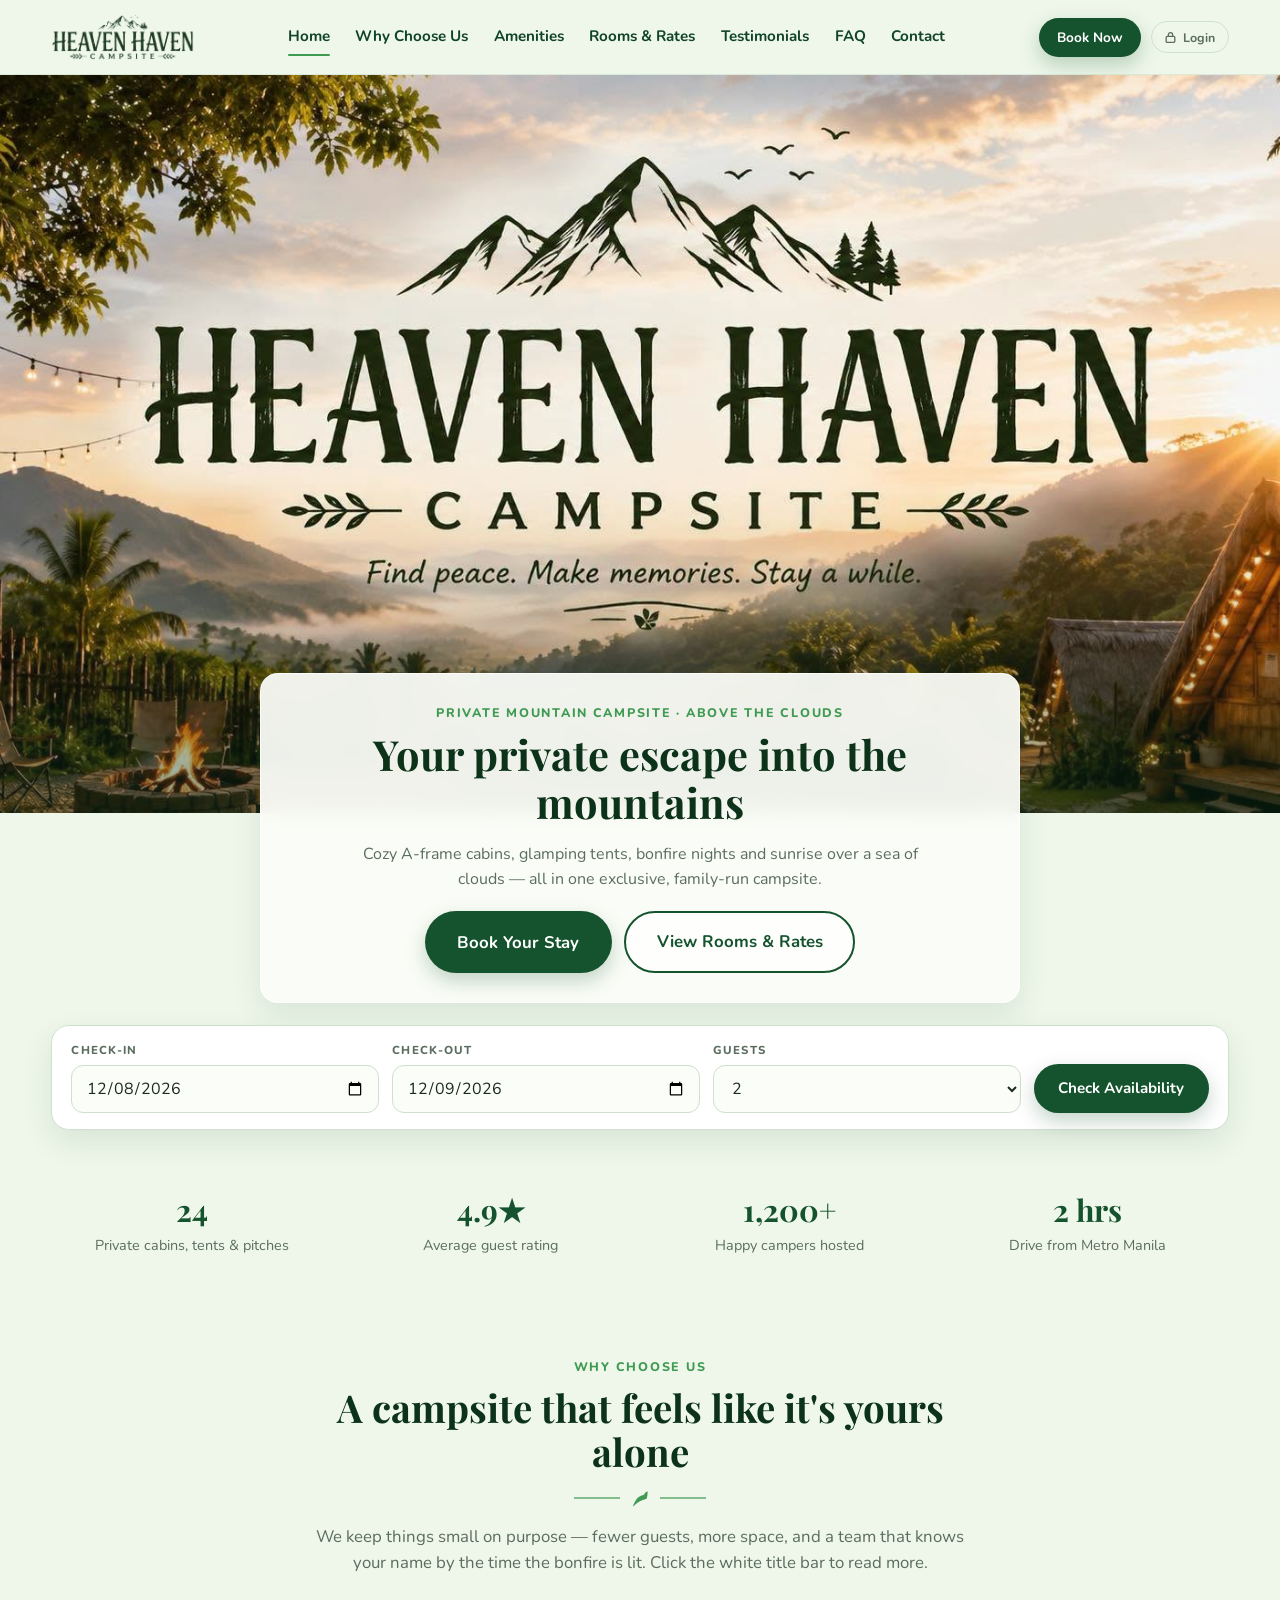
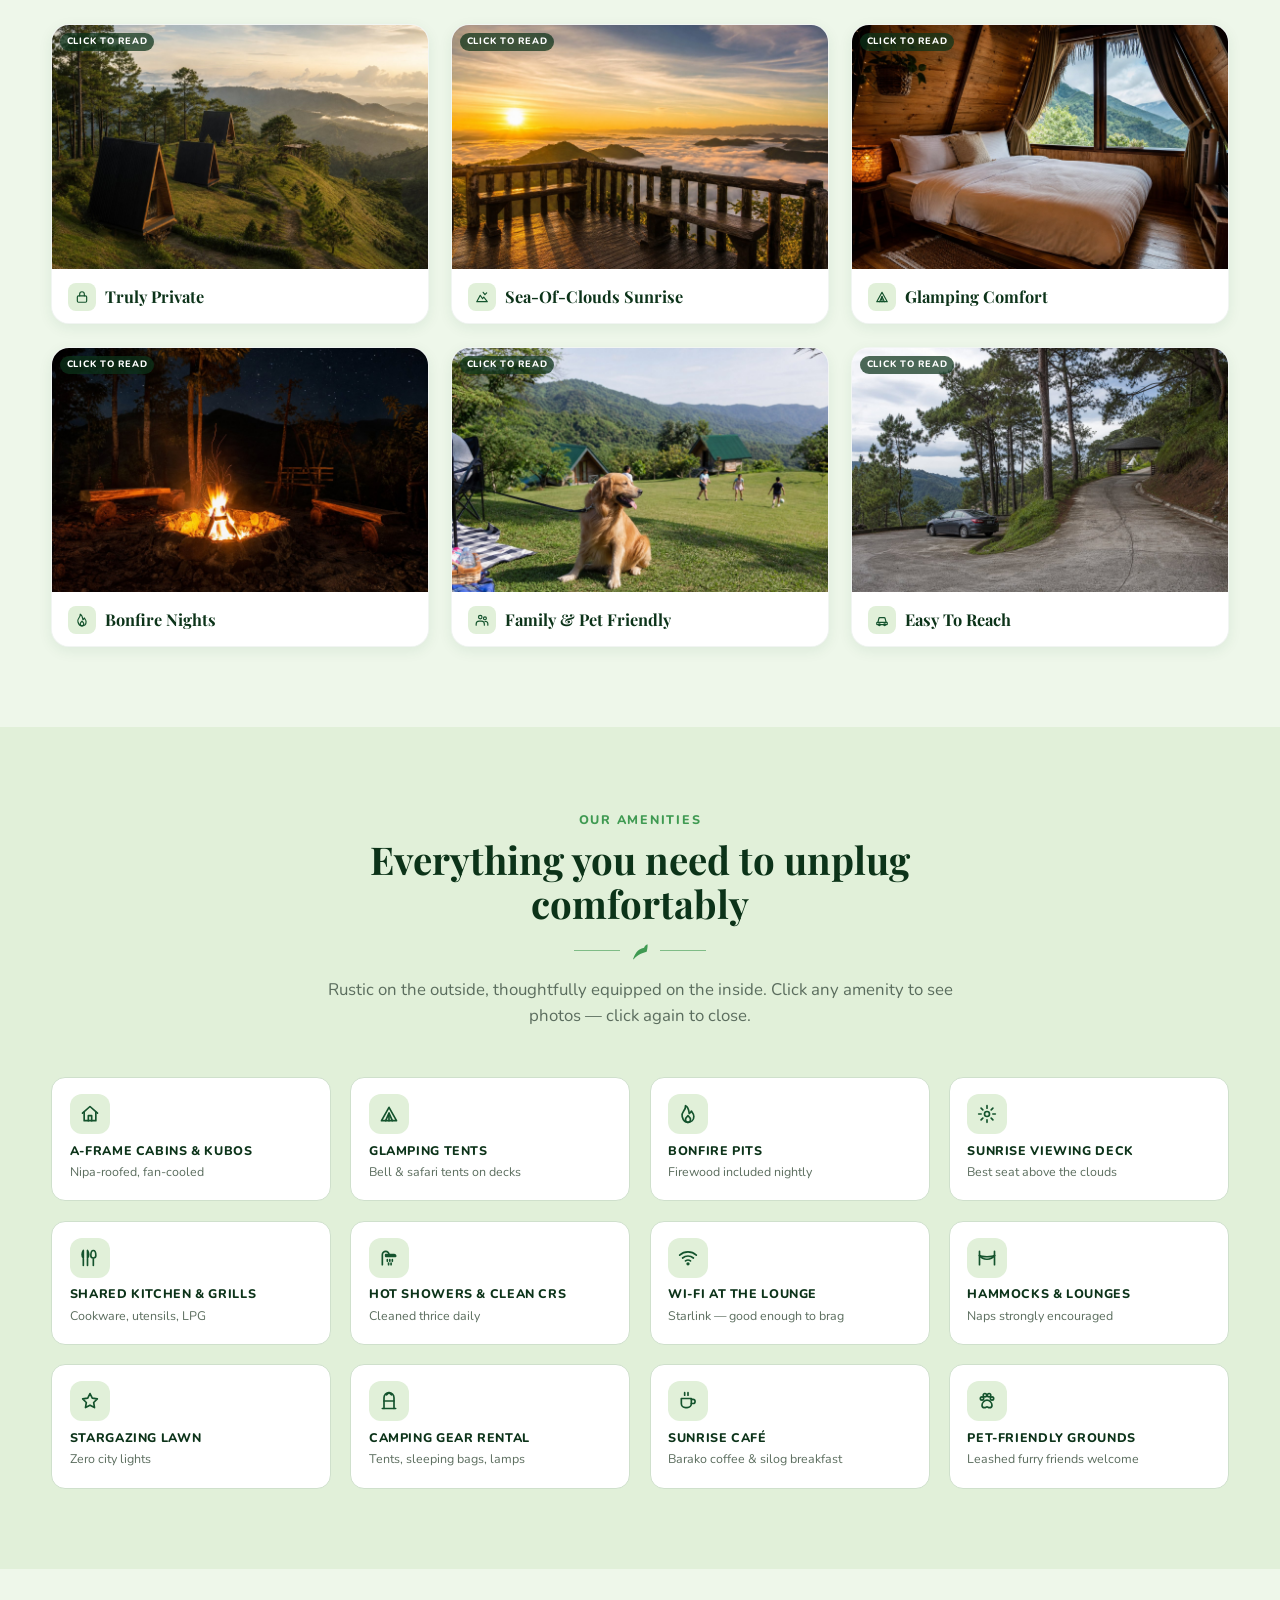
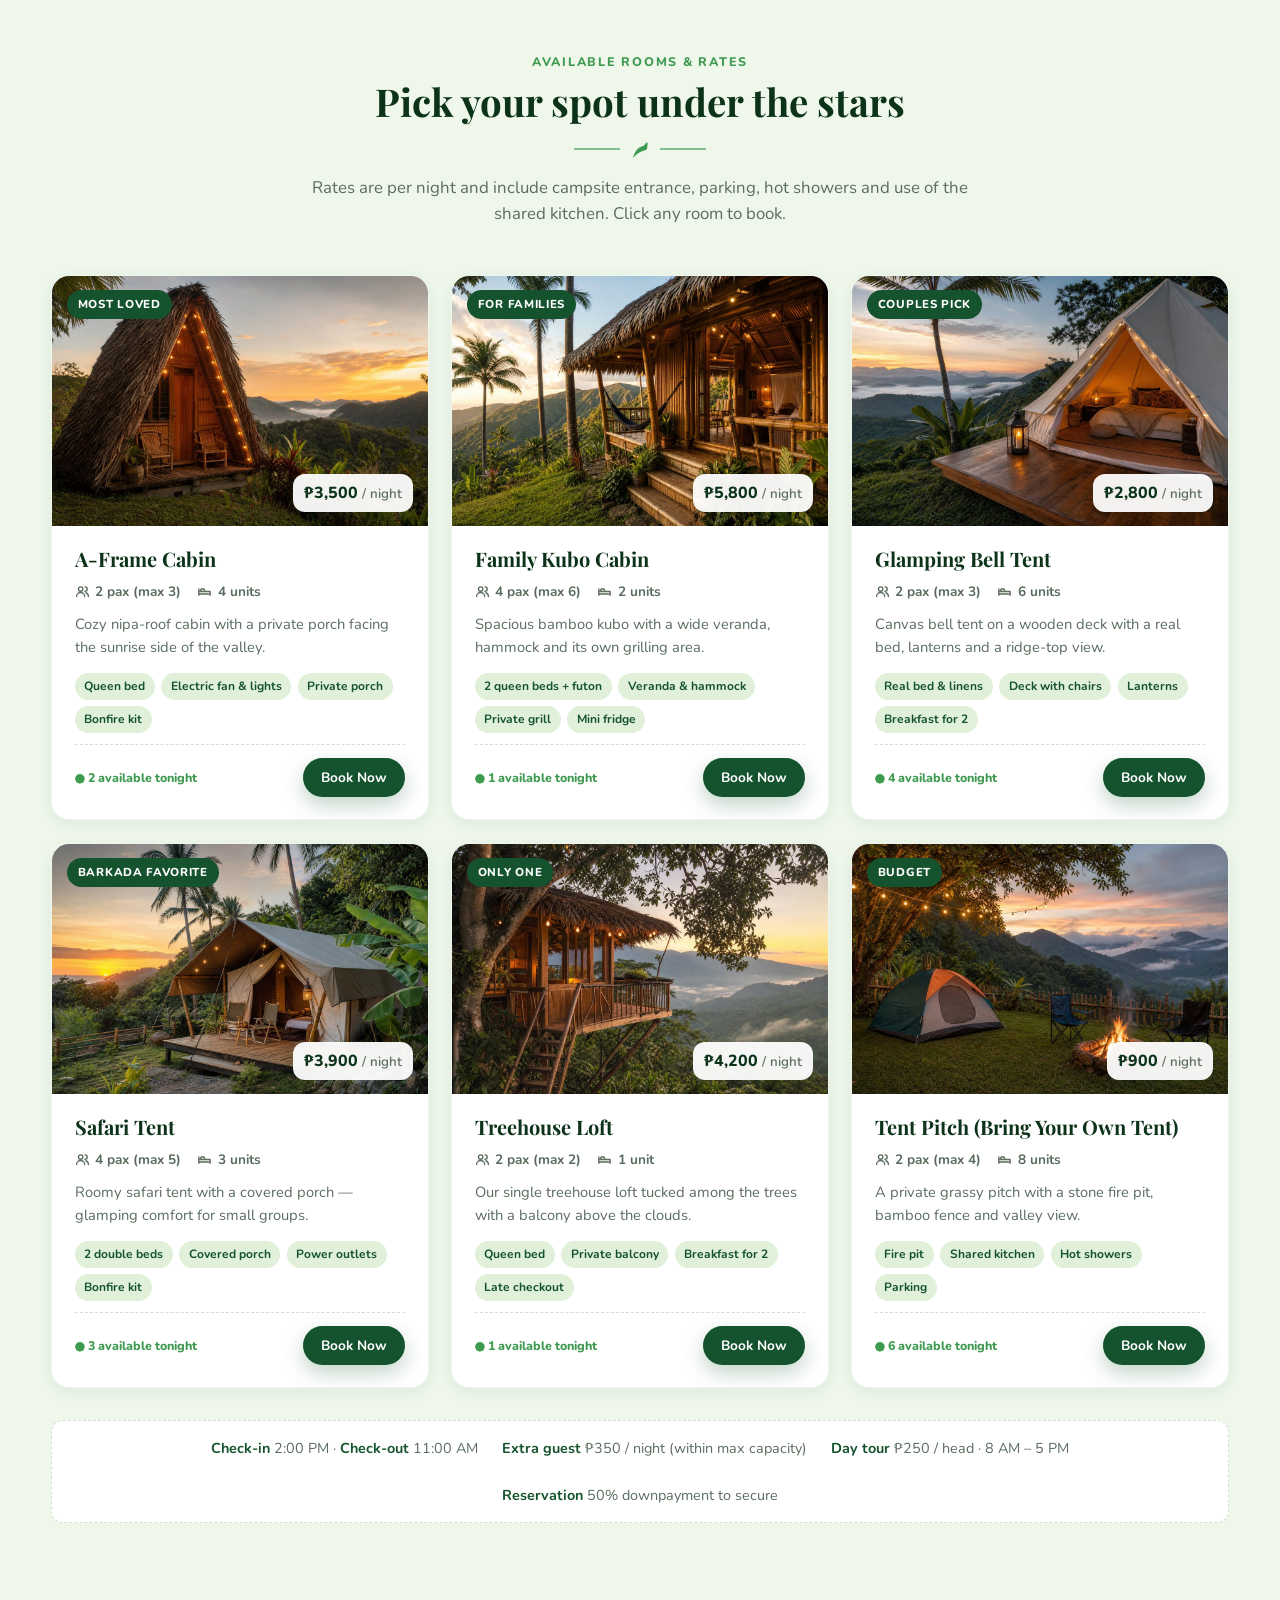
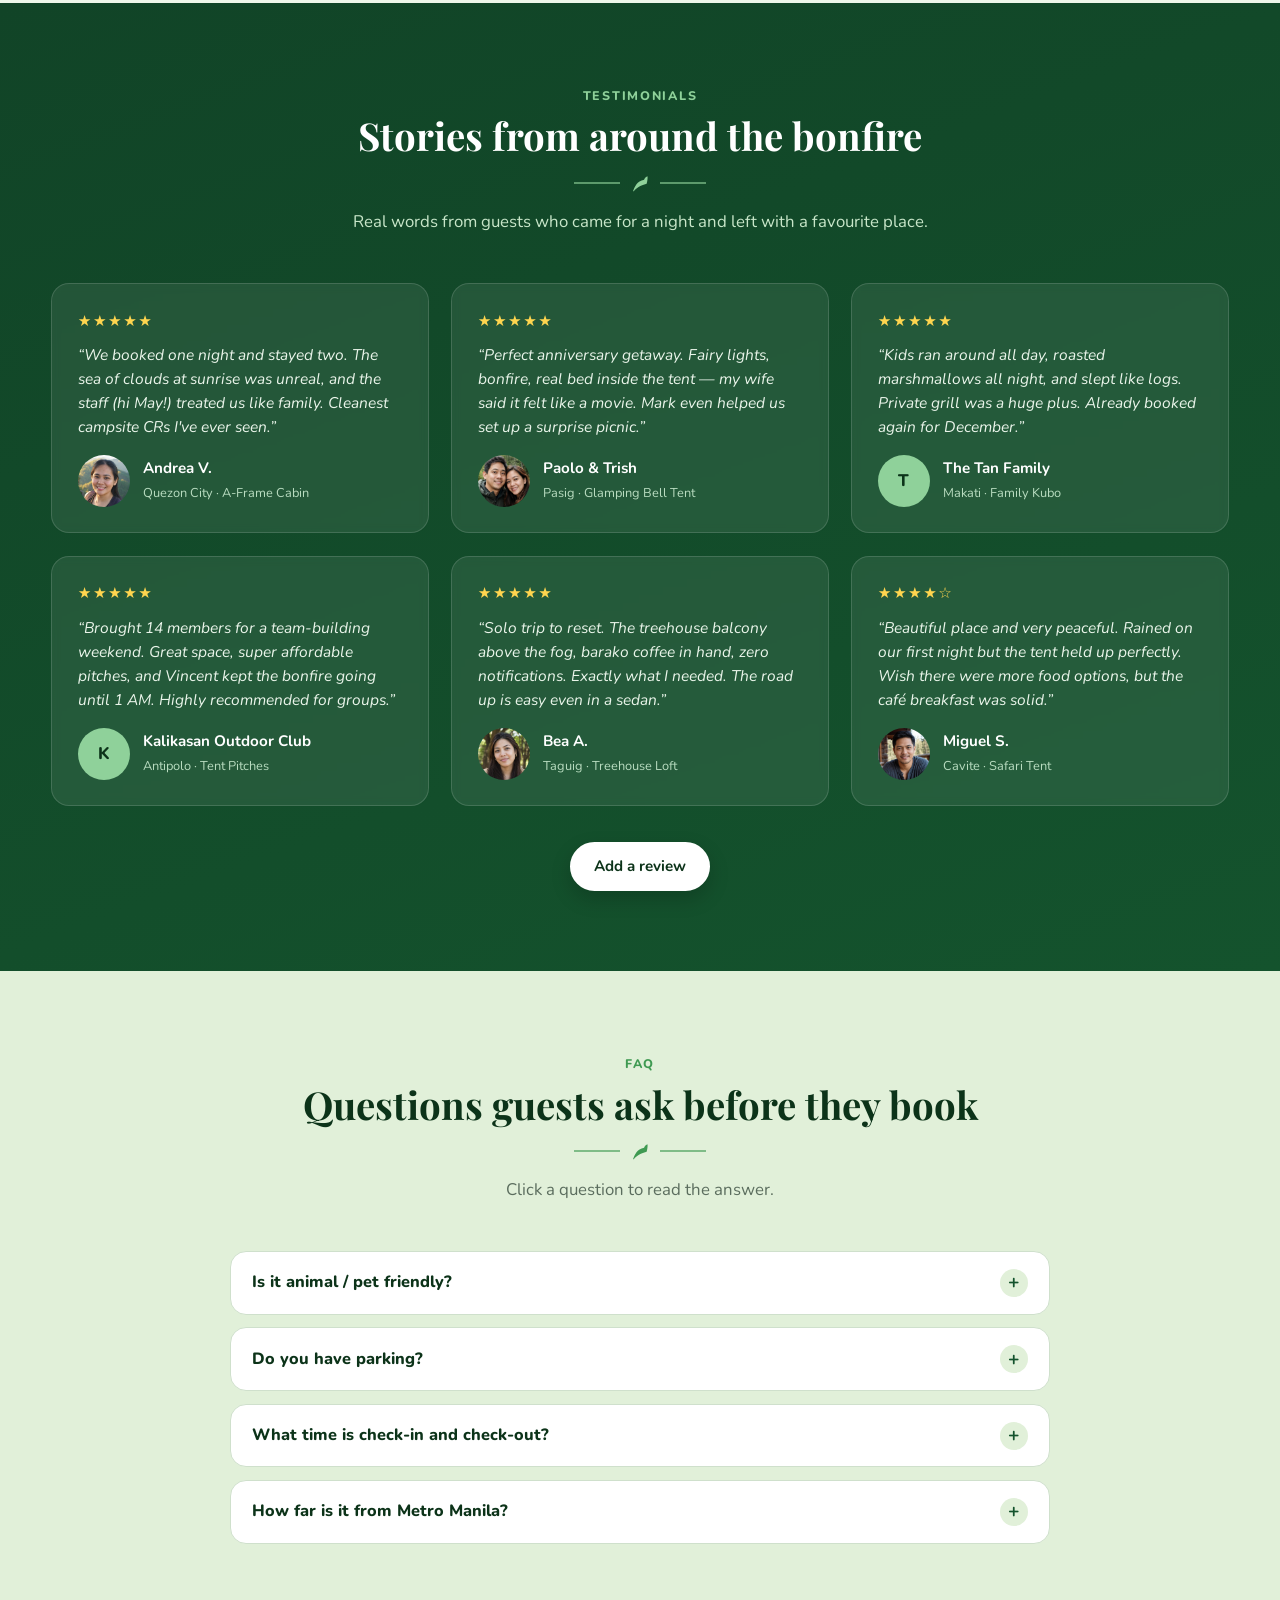
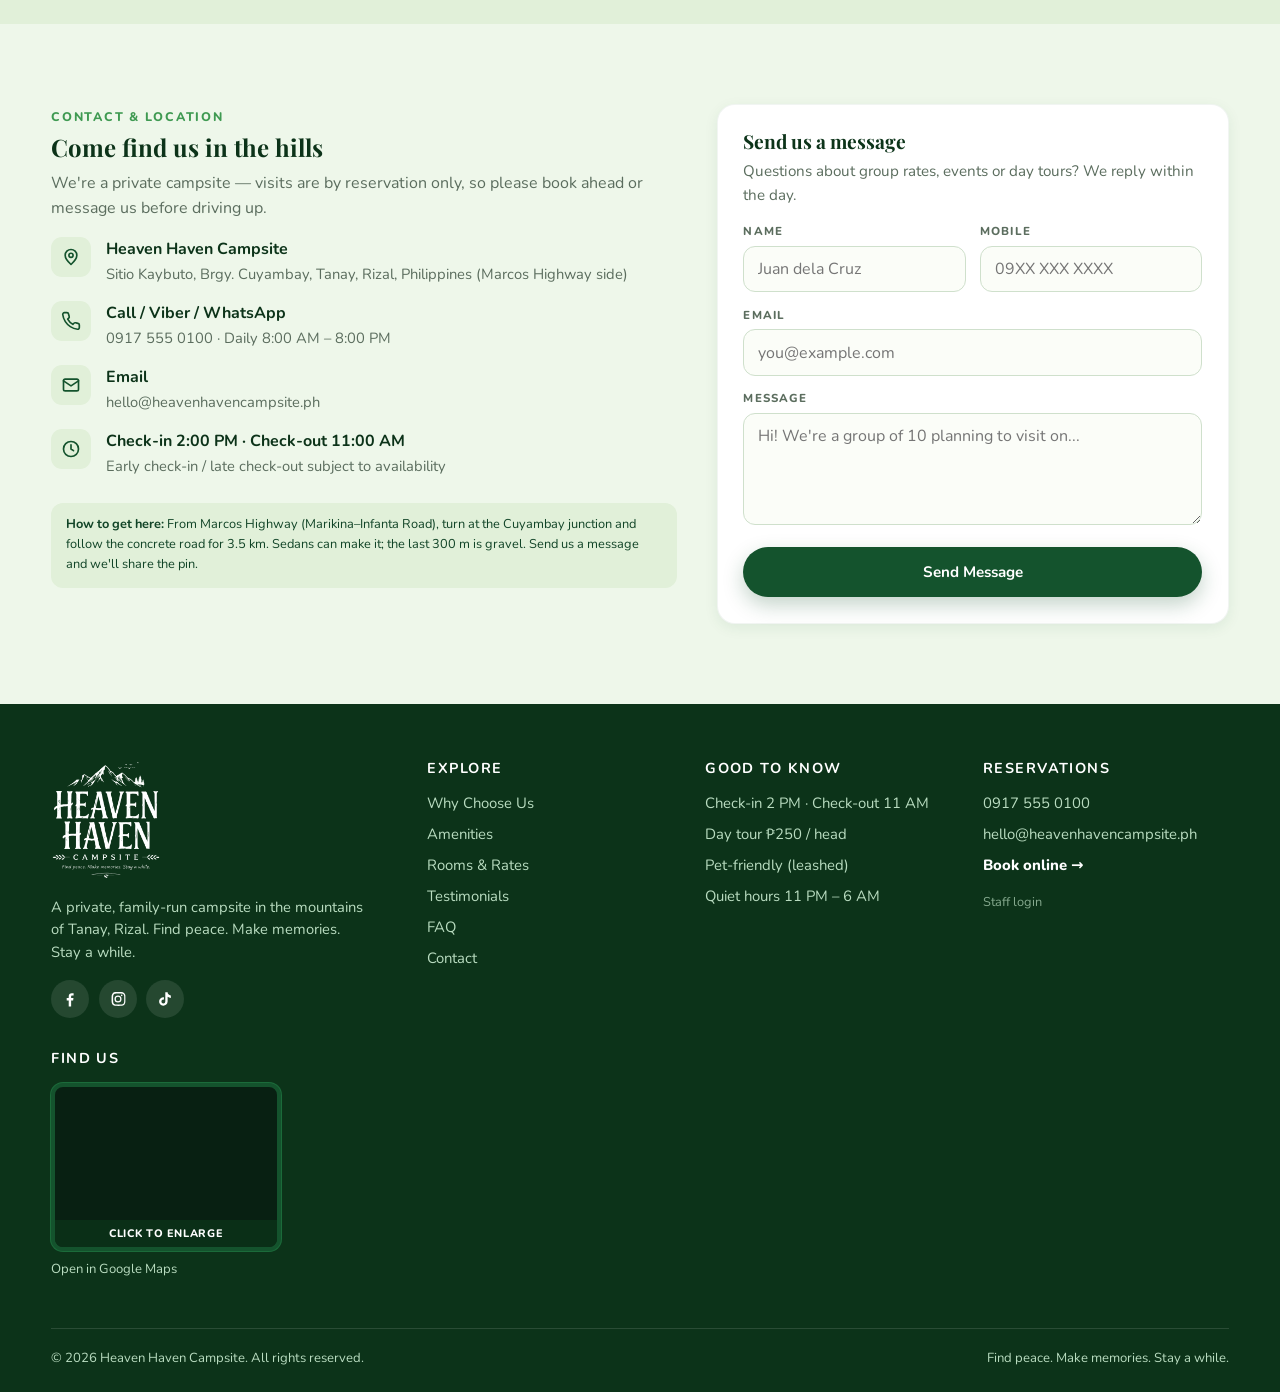
==== commit 2915f08f: "Add reviews, map popup, and amenity/testimonial polish Guest photos on some testimonials; Add a revi" ====
--- a/index.html
+++ b/index.html
@@ -8,7 +8,7 @@
   <link rel="icon" type="image/png" href="assets/favicon.png">
   <link rel="preconnect" href="https://fonts.googleapis.com">
   <link href="https://fonts.googleapis.com/css2?family=Playfair+Display:wght@600;700&family=Nunito:wght@400;600;700;800&display=swap" rel="stylesheet">
-  <link rel="stylesheet" href="css/styles.css?v=20260924i">
+  <link rel="stylesheet" href="css/styles.css?v=20260924q">
 </head>
 <body>
 
@@ -128,6 +128,9 @@
         <p>Real words from guests who came for a night and left with a favourite place.</p>
       </div>
       <div class="grid-3" id="testiGrid"></div>
+      <div class="testi-add">
+        <button type="button" class="btn btn-review" id="addReviewBtn">Add a review</button>
+      </div>
     </div>
   </section>
 
@@ -223,10 +226,44 @@
           <a href="#" data-open-booking style="font-weight:800;color:#fff">Book online →</a>
           <a href="#" id="footLogin" style="margin-top:1rem;font-size:.8rem;opacity:.7">Staff login</a>
         </div>
+        <div class="foot-map-col">
+          <h4>Find us</h4>
+          <button type="button" class="foot-map" id="openMapBtn" aria-label="Open larger map">
+            <iframe
+              src="https://www.google.com/maps?q=14.2001406,120.762559+(Heaven+Haven+Campsite)&z=16&hl=en&output=embed"
+              title="Heaven Haven Campsite map"
+              loading="lazy"
+              tabindex="-1"
+              referrerpolicy="no-referrer-when-downgrade"></iframe>
+            <span class="foot-map-hint">Click to enlarge</span>
+          </button>
+          <a href="https://www.google.com/maps/place/heaven+haven+campsite/@14.2001458,120.7599787,17z/data=!3m1!4b1!4m6!3m5!1s0x33bd850025a4168d:0x429a29f62053260!8m2!3d14.2001406!4d120.762559!16s%2Fg%2F11x_2_5fs9" target="_blank" rel="noopener">Open in Google Maps</a>
+        </div>
       </div>
       <div class="copy"><span>© <span id="year"></span> Heaven Haven Campsite. All rights reserved.</span><span>Find peace. Make memories. Stay a while.</span></div>
     </div>
   </footer>
+
+  <div class="modal" id="mapModal" aria-hidden="true">
+    <div class="modal-backdrop" data-close></div>
+    <div class="modal-panel map-wide" role="dialog" aria-modal="true" aria-labelledby="mapTitle">
+      <div class="modal-head">
+        <h3 id="mapTitle">Heaven Haven Campsite</h3>
+        <button class="modal-close" data-close aria-label="Close">✕</button>
+      </div>
+      <div class="map-pop">
+        <iframe
+          id="mapPopFrame"
+          title="Heaven Haven Campsite — larger map"
+          loading="lazy"
+          referrerpolicy="no-referrer-when-downgrade"
+          allowfullscreen></iframe>
+      </div>
+      <div class="map-pop-actions">
+        <a class="btn btn-primary" href="https://www.google.com/maps/place/heaven+haven+campsite/@14.2001458,120.7599787,17z/data=!3m1!4b1!4m6!3m5!1s0x33bd850025a4168d:0x429a29f62053260!8m2!3d14.2001406!4d120.762559!16s%2Fg%2F11x_2_5fs9" target="_blank" rel="noopener">Open in Google Maps</a>
+      </div>
+    </div>
+  </div>
 
   <!-- ===================== BOOKING MODAL ===================== -->
   <div class="modal" id="bookingModal" aria-hidden="true">
@@ -241,6 +278,38 @@
   </div>
 
   <!-- ===================== LOGIN MODAL ===================== -->
+  <div class="modal" id="reviewModal" aria-hidden="true">
+    <div class="modal-backdrop" data-close></div>
+    <div class="modal-panel small" role="dialog" aria-modal="true" aria-labelledby="reviewTitle">
+      <div class="modal-head"><h3 id="reviewTitle">Add a review</h3><button class="modal-close" data-close aria-label="Close">✕</button></div>
+      <div class="modal-body">
+        <form id="reviewForm" class="form-grid">
+          <div class="field full"><label for="reviewName">Your name</label><input id="reviewName" type="text" required placeholder="Andrea V."></div>
+          <div class="field full"><label for="reviewStay">Your stay <span style="font-weight:600;color:var(--muted)">(optional)</span></label><input id="reviewStay" type="text" placeholder="Quezon City · A-Frame Cabin"></div>
+          <div class="field full">
+            <label>Rating</label>
+            <div class="star-pick" id="starPick" role="radiogroup" aria-label="Star rating">
+              <button type="button" data-star="1" aria-label="1 star">★</button>
+              <button type="button" data-star="2" aria-label="2 stars">★</button>
+              <button type="button" data-star="3" aria-label="3 stars">★</button>
+              <button type="button" data-star="4" aria-label="4 stars">★</button>
+              <button type="button" data-star="5" aria-label="5 stars">★</button>
+            </div>
+            <input type="hidden" id="reviewStars" value="5">
+          </div>
+          <div class="field full"><label for="reviewText">Your review</label><textarea id="reviewText" rows="4" required placeholder="Tell other guests about your stay..."></textarea></div>
+          <div class="full"><button class="btn btn-primary btn-block" type="submit">Submit review</button></div>
+        </form>
+        <div id="reviewThanks" class="review-thanks" hidden>
+          <div class="review-thanks-icon">✓</div>
+          <h3>Thank you for your review</h3>
+          <p>It will be posted on our website soon.</p>
+          <button type="button" class="btn btn-primary" data-close>Close</button>
+        </div>
+      </div>
+    </div>
+  </div>
+
   <div class="modal" id="loginModal" aria-hidden="true">
     <div class="modal-backdrop" data-close></div>
     <div class="modal-panel small" role="dialog" aria-modal="true">
@@ -306,7 +375,7 @@
 
   <div class="toast" id="toast"></div>
 
-  <script src="js/store.js?v=20260924i"></script>
-  <script src="js/main.js?v=20260924i"></script>
+  <script src="js/store.js?v=20260924q"></script>
+  <script src="js/main.js?v=20260924q"></script>
 </body>
 </html>
--- a/css/styles.css
+++ b/css/styles.css
@@ -185,6 +185,7 @@
 .why-copy h3 {
   margin: 0; font-size: 1.02rem; line-height: 1.2; white-space: nowrap;
   overflow: hidden; text-overflow: ellipsis; min-width: 0;
+  text-transform: capitalize;
 }
 .why-copy p { margin: .85rem 0 0; color: var(--muted); font-size: .95rem; line-height: 1.55; }
 .why-cue {
@@ -194,7 +195,8 @@
 
 /* Amenities */
 .amenity {
-  display: flex; align-items: center; gap: .9rem; background: #fff; padding: 1rem 1.1rem;
+  display: flex; flex-direction: column; align-items: flex-start; gap: .55rem;
+  background: #fff; padding: 1rem 1.1rem 1.05rem;
   border-radius: 14px; border: 1px solid var(--line); cursor: pointer; text-align: left;
   width: 100%; font: inherit; color: inherit; transition: .2s ease; position: relative;
   appearance: none; -webkit-appearance: none;
@@ -203,10 +205,13 @@
   border-color: var(--leaf); box-shadow: var(--shadow-sm); transform: translateY(-2px); background: #fff;
 }
 .amenity.is-open { outline: 2px solid var(--leaf); outline-offset: 1px; }
-.amenity .icon-badge { width: 44px; height: 44px; margin: 0; border-radius: 12px; flex-shrink: 0; }
-.amenity .icon-badge svg { width: 22px; height: 22px; }
-.amenity b { display: block; font-size: .95rem; color: var(--royal-900); }
-.amenity span { font-size: .8rem; color: var(--muted); }
+.amenity .icon-badge { width: 40px; height: 40px; margin: 0; border-radius: 12px; flex-shrink: 0; }
+.amenity .icon-badge svg { width: 20px; height: 20px; }
+.amenity b {
+  display: block; font-size: .78rem; color: var(--royal-900);
+  text-transform: uppercase; letter-spacing: .05em; line-height: 1.3; font-weight: 800;
+}
+.amenity span { font-size: .78rem; color: var(--muted); }
 .amenity .amenity-cue {
   position: absolute; right: .7rem; top: .5rem; font-size: .65rem; font-weight: 800; letter-spacing: .04em;
   text-transform: uppercase; color: var(--leaf); opacity: 0; transition: .2s; pointer-events: none;
@@ -228,7 +233,7 @@
   display: flex; justify-content: space-between; align-items: center; gap: 1rem;
   padding: 1rem 1.3rem .85rem; background: var(--cream);
 }
-.amenity-pop-head h3 { margin: 0; font-size: 1.35rem; }
+.amenity-pop-head h3 { margin: 0; font-size: 1.5rem; text-transform: uppercase; letter-spacing: .04em; }
 .amenity-pop-head p { margin: 0; color: var(--muted); font-size: .9rem; font-weight: 600; }
 .collage {
   display: grid; grid-template-columns: 1.45fr 1fr; grid-template-rows: 1fr 1fr;
@@ -340,9 +345,35 @@
 .stars { color: #ffd54f; letter-spacing: .1em; font-size: .95rem; margin-bottom: .6rem; }
 .testi p { color: #eaf5ea; font-size: .97rem; font-style: italic; }
 .testi-who { display: flex; align-items: center; gap: .8rem; margin-top: 1rem; }
-.avatar { width: 42px; height: 42px; border-radius: 50%; display: grid; place-items: center; font-weight: 800; color: var(--royal-900); background: var(--leaf-light); flex-shrink: 0; }
+.avatar {
+  width: 52px; height: 52px; border-radius: 50%; display: grid; place-items: center;
+  font-weight: 800; color: var(--royal-900); background: var(--leaf-light); flex-shrink: 0;
+  overflow: hidden; font-size: 1.05rem;
+}
+.avatar.has-photo { background: #1b3d28; padding: 0; }
+.avatar-photo { width: 100%; height: 100%; object-fit: cover; display: block; }
 .testi-who b { display: block; color: #fff; font-size: .95rem; }
 .testi-who span { font-size: .8rem; color: #b9dcc0; }
+.testi-add { text-align: center; margin-top: 2.2rem; }
+.btn-review {
+  background: #fff; color: var(--royal-900); border-color: #fff;
+  box-shadow: 0 8px 20px rgba(0,0,0,.18);
+}
+.btn-review:hover { background: var(--light); transform: translateY(-1px); }
+.star-pick { display: flex; gap: .15rem; }
+.star-pick button {
+  background: none; border: 0; padding: 0 .12rem; font-size: 1.7rem;
+  color: #d9e4d6; line-height: 1; cursor: pointer;
+}
+.star-pick button.on { color: #e6b422; }
+.review-thanks { text-align: center; padding: .6rem 0 1rem; }
+.review-thanks-icon {
+  width: 56px; height: 56px; margin: 0 auto .9rem; border-radius: 50%;
+  background: var(--light-2); color: var(--royal); display: grid; place-items: center;
+  font-size: 1.5rem; font-weight: 800;
+}
+.review-thanks h3 { margin: 0 0 .4rem; }
+.review-thanks p { color: var(--muted); margin: 0 0 1.3rem; }
 
 /* FAQ */
 .faq-list { display: grid; gap: .8rem; max-width: 820px; margin: 0 auto; }
@@ -386,6 +417,28 @@
 .socials { display: flex; gap: .6rem; margin-top: 1rem; }
 .socials a { width: 38px; height: 38px; border-radius: 50%; background: rgba(255,255,255,.1); display: grid; place-items: center; margin: 0; }
 .socials svg { width: 18px; height: 18px; fill: #fff; }
+.foot-map {
+  position: relative; display: block; padding: 0; cursor: pointer;
+  width: 100%; max-width: 230px; height: 168px;
+  border: 4px solid var(--royal); border-radius: 12px; overflow: hidden;
+  background: #082012; box-shadow: 0 0 0 1px #1b6b3a;
+  appearance: none; -webkit-appearance: none;
+}
+.foot-map iframe { width: 100%; height: 100%; border: 0; display: block; pointer-events: none; }
+.foot-map-hint {
+  position: absolute; left: 0; right: 0; bottom: 0; z-index: 1;
+  background: rgba(12,51,25,.82); color: #fff; font-size: .68rem; font-weight: 800;
+  letter-spacing: .06em; text-transform: uppercase; padding: .35rem .4rem; text-align: center;
+}
+.foot-map-col a { font-size: .82rem; margin-top: .55rem; }
+.modal-panel.map-wide { width: min(920px, 96vw); overflow: hidden; }
+.map-pop {
+  height: min(68vh, 540px); border: 5px solid var(--royal); background: #082012;
+  margin: 0 1.1rem; border-radius: 12px; overflow: hidden;
+}
+.map-pop iframe { width: 100%; height: 100%; border: 0; display: block; }
+.map-pop-actions { padding: .9rem 1.2rem 1.2rem; text-align: center; }
+.map-pop-actions .btn { display: inline-flex; }
 .copy { border-top: 1px solid rgba(255,255,255,.12); margin-top: 2.5rem; padding-top: 1.2rem; display: flex; justify-content: space-between; font-size: .82rem; flex-wrap: wrap; gap: .5rem; }
 
 /* Modal -------------------------------------------------------------------- */
